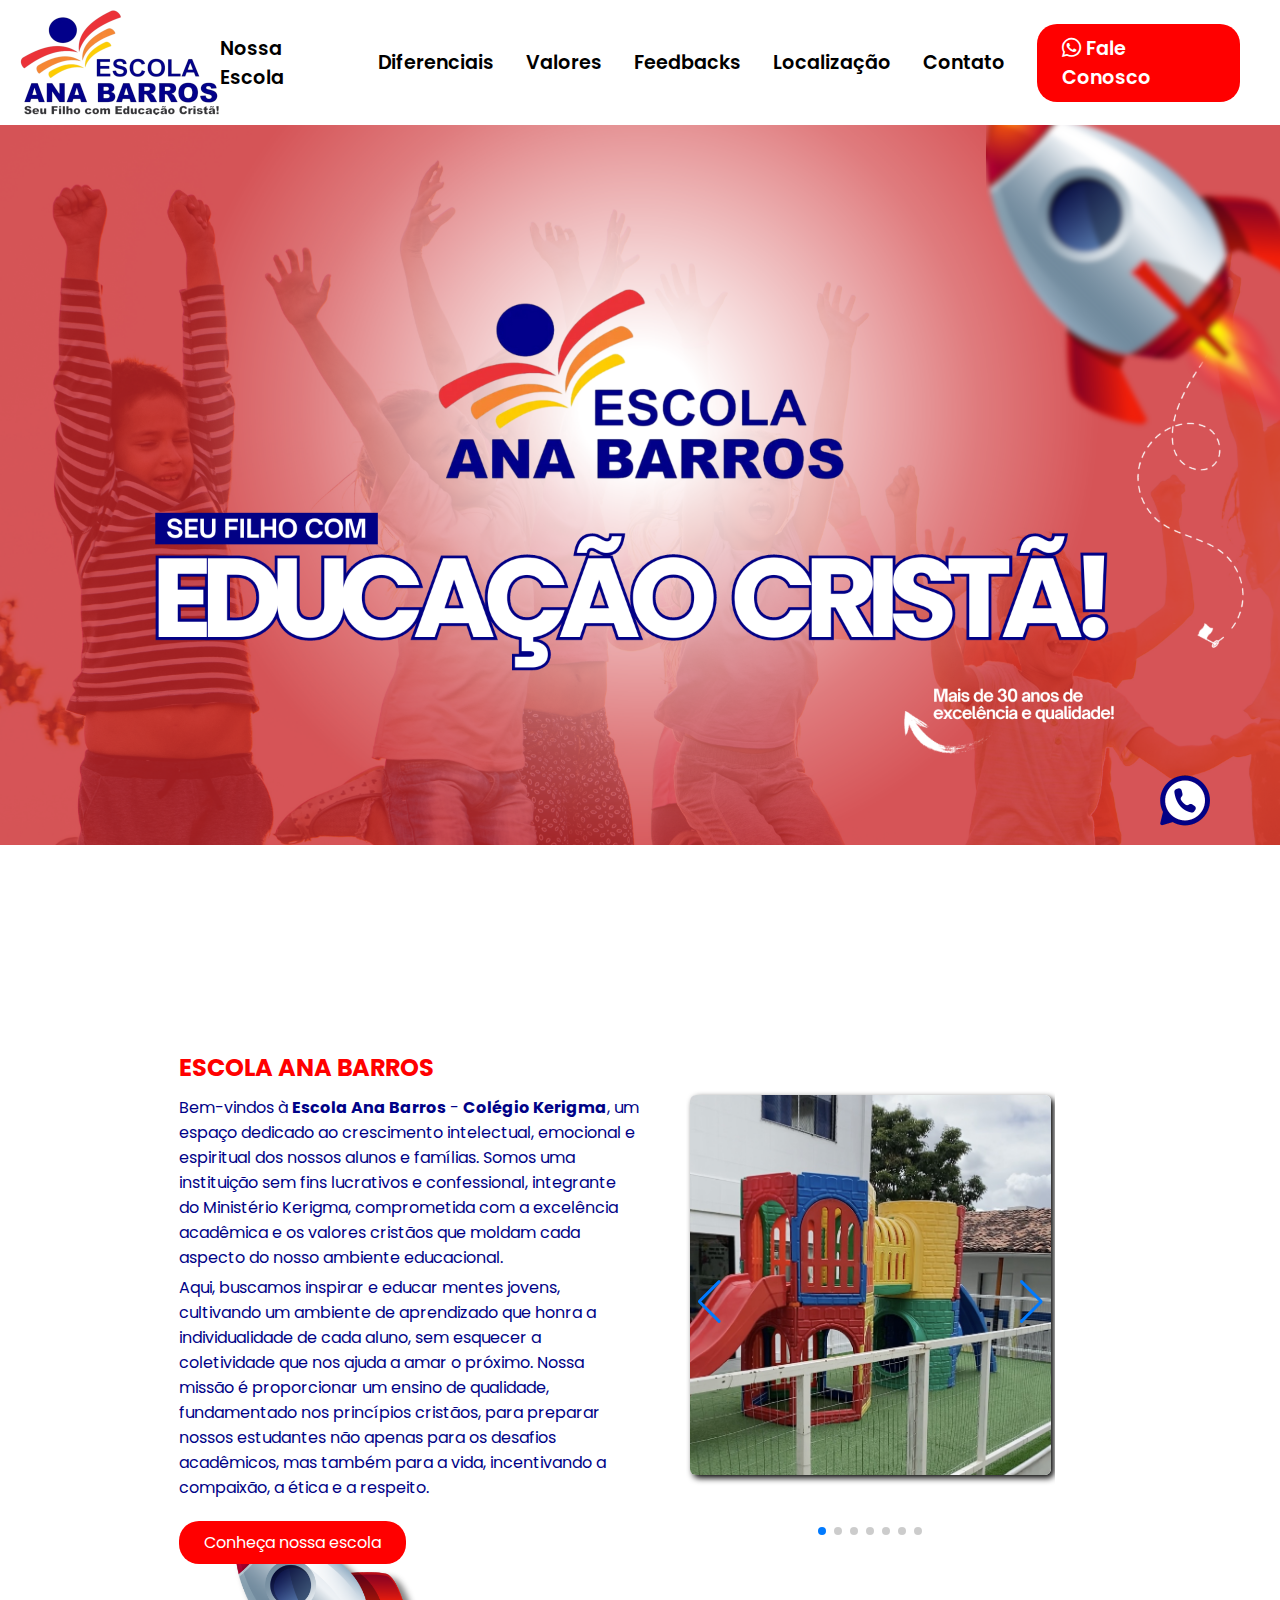
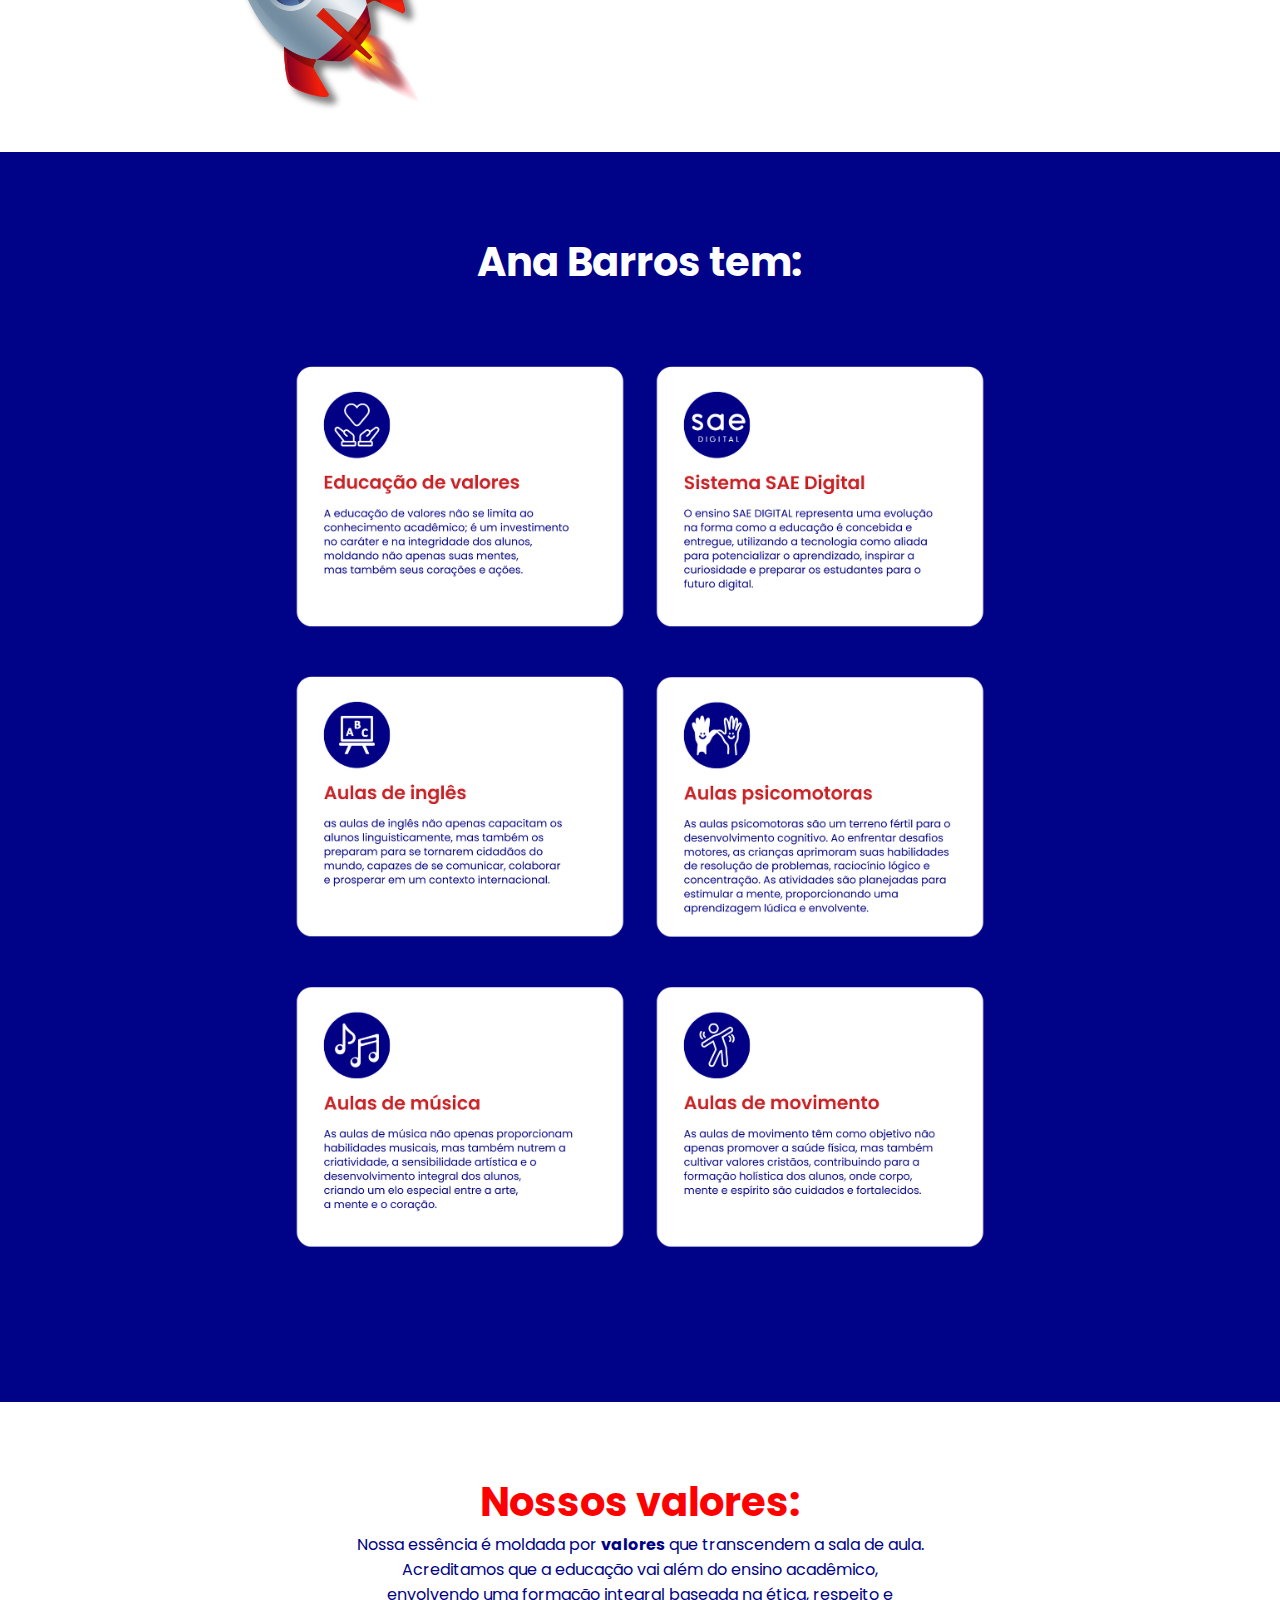
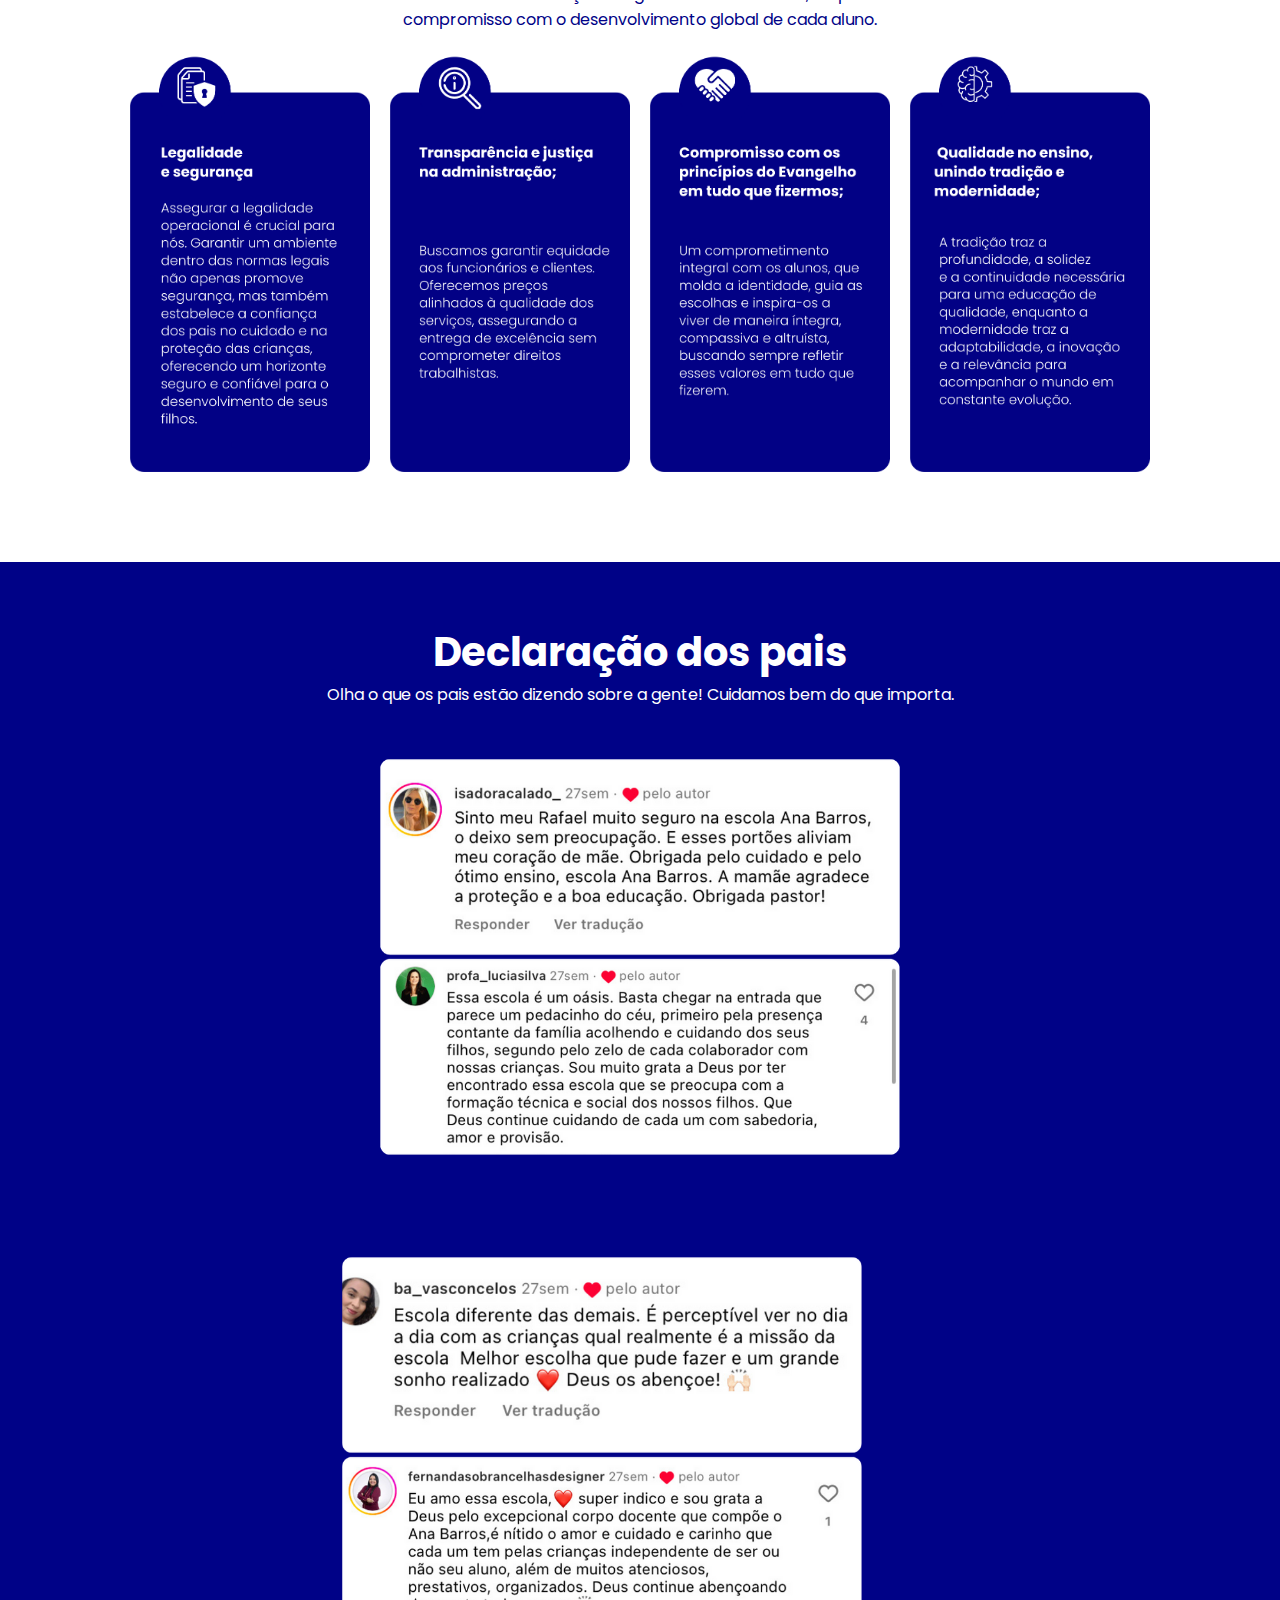
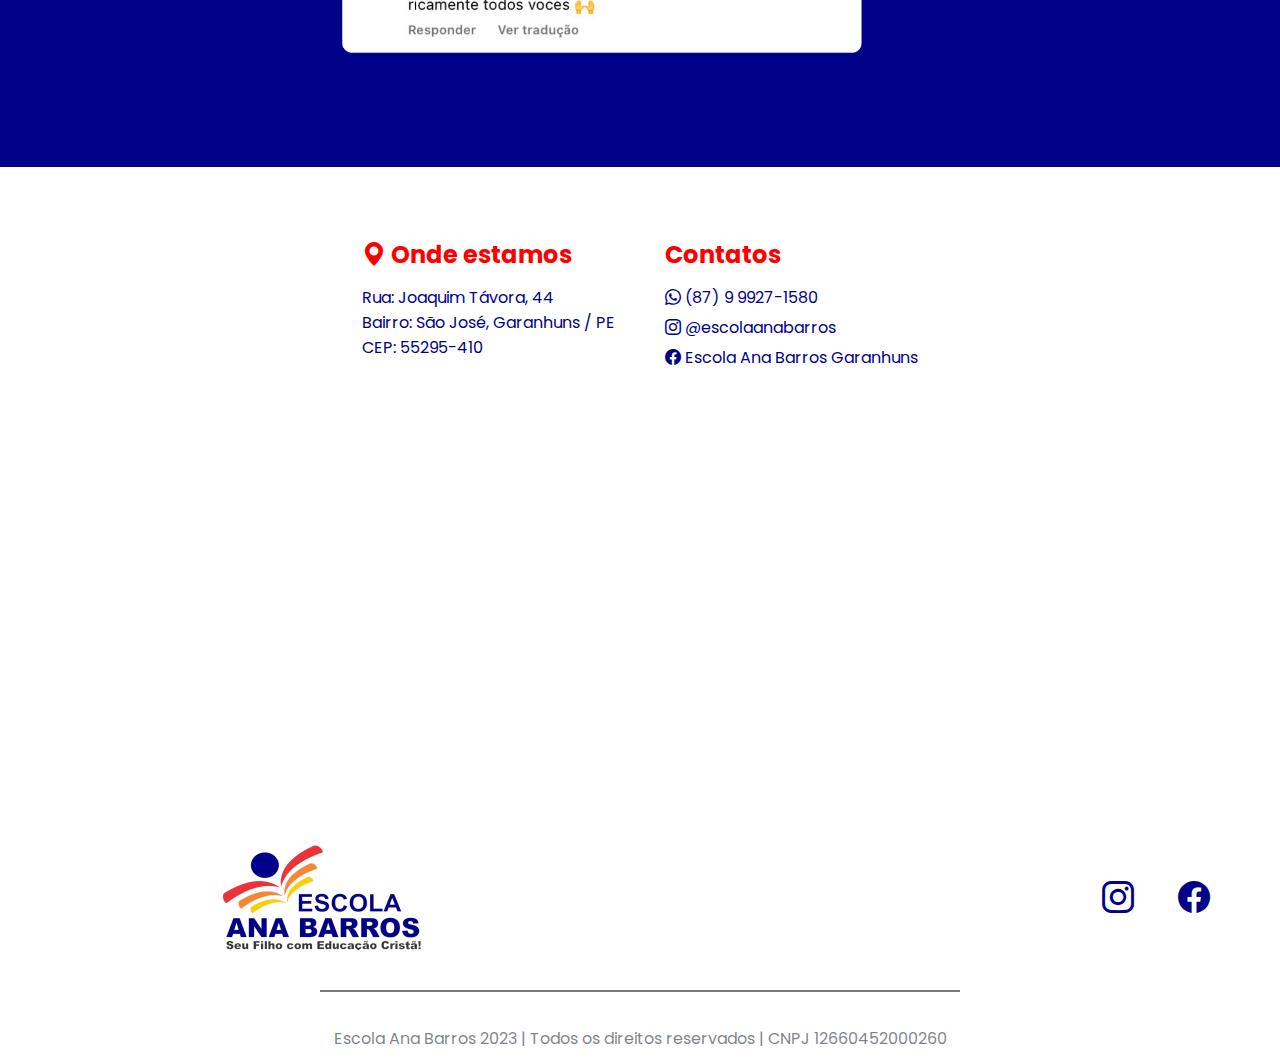
==== index.html @ 959121c7 "Initial commit" ====
<!DOCTYPE html>
<html lang="pt-br">
<head>
    <meta charset="UTF-8">
    <meta name="viewport" content="width=device-width, initial-scale=1.0">
    <link rel="shortcut icon" href="imagens/favicon.ico" type="image/x-icon">
    <link rel="stylesheet" href="styles/style.css">
    <link rel="stylesheet" href="https://cdn.jsdelivr.net/npm/bootstrap-icons@1.11.2/font/bootstrap-icons.min.css">
    <link rel="stylesheet" href="https://cdn.jsdelivr.net/npm/swiper@11/swiper-bundle.min.css" />
    <title>Escola - Home</title> <!-- Nome da escola -->
</head>
<body>
    <!--Cabeçalho -->
    <a id="flutuar" href="https://wa.me/558799271580" target="_blank"><img src="imagens/whatsapp-flutuante 1.png" alt="whatsapp"></a>
    <header>
        <img src="imagens/Ana Barros200.png" alt="">
        <div class="overlay"></div>
        <button class="burger" onclick="toggleMenu()">
            <i class="bi bi-list"></i>
            <i class="bi bi-x"></i>
        </button>
        <nav>
            <a href="#nossa-escola">Nossa Escola</a>
            <a href="#diferenciais">Diferenciais</a>
            <a href="#nossos-valores">Valores</a>
            <a href="#depoimentos">Feedbacks</a>
            <a href="#section-localizaçao">Localização</a>
            <a href="#section-localizaçao">Contato</a>
            <a id="whatsapp" href="https://wa.me/558799271580" target="_blank"><i class="bi bi-whatsapp"></i> Fale Conosco</a>
        </nav>
    </header>
    
    <!--Corpo do site-->

    <main>
        <section id="primeira-seçao">
           <img src="imagens/SEU FILHO-2.png" alt="">
        </section>

        <section id="nossa-escola">
            
            <div class="container-escola">

                <div id="text"> 
                    
                    <h2>ESCOLA ANA BARROS</h2>
                    
                    <p>Bem-vindos à <strong>Escola Ana Barros</strong>  - <strong>Colégio Kerigma</strong>,  um espaço dedicado ao crescimento intelectual, emocional e espiritual dos nossos alunos e famílias. Somos uma instituição sem fins lucrativos e confessional, integrante do Ministério Kerigma, comprometida com a excelência acadêmica e os valores cristãos que moldam cada aspecto do nosso ambiente educacional.</p>
                    <p>Aqui, buscamos inspirar e educar mentes jovens, cultivando um ambiente de aprendizado que honra a individualidade de cada aluno, sem esquecer a coletividade que nos ajuda a amar o próximo. Nossa missão é proporcionar um ensino de qualidade, fundamentado nos princípios cristãos, para preparar nossos estudantes não apenas para os desafios acadêmicos, mas também para a vida, incentivando a compaixão, a ética e a respeito.</p>
                    <br>

                    <a id="whatsapp" href="https://wa.me/558799271580" target="_blank"> Conheça nossa escola</a>
                </div>

                <div class="swiper">
                    <div class="swiper-wrapper">
                        <div class="swiper-slide">                        
                            <img class="tumb" src="imagens/WhatsApp Image4.jpeg" alt="Imagem 5">                           
                        </div>
                        <div class="swiper-slide">                        
                            <img class="tumb" src="imagens/WhatsApp Image5.jpeg" alt="Imagem 6">
                        </div> 
                        <div class="swiper-slide">
                            <img class="tumb" src="imagens/WhatsApp Image1.jpeg" alt="Imagem 1">
                        </div>
                        <div class="swiper-slide">
                            <img class="tumb" src="imagens/WhatsApp Image2.jpeg" alt="Imagem 2">
                        </div>
                        <div class="swiper-slide">    
                            <img class="tumb" src="https://1.bp.blogspot.com/-XJ00aZUnris/XipFqAWBGfI/AAAAAAABodE/Z46GiPBOwRMyincA8Jtd8p0uKzUDB6CBACEwYBhgL/s640/escola%2B7.jpg" alt="Imagem 3">                        
                        </div>
                        <div class="swiper-slide">                       
                            <img class="tumb" src="imagens/WhatsApp Image3.jpeg">                      
                        </div>
                        
                        <div class="swiper-slide">                        
                            <img class="tumb" src="https://1.bp.blogspot.com/-z0YyTTwQyWQ/XipFo_W2bjI/AAAAAAABoc4/d73KIr5glRkpryxmjJ4K4TpeSzYCyecAwCEwYBhgL/s640/escola%2B4.jpg" alt="Imagem 6">
                        </div>  
                                            
                    </div>

                    <div class="swiper-button-prev"></div>
                    <div class="swiper-button-next"></div>
                    <div class="swiper-pagination"></div>
                    
                </div>
            
            </div>
            
        </section>          
        <section id="diferenciais">
            <h2>Ana Barros tem:</h2>
            
            <div class="conteiner-diferencial">
                <div class="cards-diferencial"><img src="imagens/5.png" alt=""></div>
                <div class="cards-diferencial"><img src="imagens/4.png" alt=""></div>
                <div class="cards-diferencial"><img src="imagens/3.png" alt=""></div>
                <div class="cards-diferencial"><img src="imagens/1.png" alt=""></div>
                <div class="cards-diferencial"><img src="imagens/2.png" alt=""></div>
                <div class="cards-diferencial"><img src="imagens/6.png" alt=""></div>
            </div>
        </section>
        
        <section id="nossos-valores">
            <h2>Nossos valores:</h2>
            <p>Nossa essência é moldada por <strong>valores</strong>  que transcendem a sala de aula. Acreditamos que a educação vai além do ensino acadêmico, envolvendo uma formação integral baseada na ética, respeito e compromisso com o desenvolvimento global de cada aluno.</p>
            <div id="container-valores">
                <div class="cards-valores"><img src="imagens/valores1.png" alt=""></div>
                <div class="cards-valores"><img src="imagens/valores2.png" alt=""></div>
                <div class="cards-valores"><img src="imagens/valores3.png" alt=""></div>
                <div class="cards-valores"><img src="imagens/valores4.png" alt=""></div>
            </div>

        </section>

        <section id="depoimentos">
            <div id="container-declaração">
                <h2>Declaração dos pais</h2>
                <p>Olha o que os pais estão dizendo sobre a gente! Cuidamos bem do que importa.</p>
            </div>
            <div id="container-img-declaraçao">
                <img src="./1.png" alt="">
                <img src="./Aulas de movimento-5.png" alt="">
                
            </div>
            
        </section>
        <section id="section-localizaçao">

            <div class="container-local">

                <div class="localização">
                    <h2><i class="bi bi-geo-alt-fill"></i> Onde estamos</h2>
                    <p> Rua: Joaquim Távora, 44 <br>
                        Bairro: São José, Garanhuns / PE <br> 
                        CEP: 55295-410</p>
                </div>
                <div class="contato">
                    <h2>Contatos</h2>
                    <a href="https://wa.me/55123456789" target="_blank"><i class="bi bi-whatsapp"></i> (87) 9 9927-1580</a>
                    <a href="https://www.instagram.com/escolaanabarros/" target="_blank"><i class="bi bi-instagram"></i> @escolaanabarros</a>
                    <a href="https://www.facebook.com/escolaanabarrosgaranhuns/?locale=pt_BR" target="_blank"><i class="bi bi-facebook"></i> Escola Ana Barros Garanhuns </a>

                    
                </div>
        
            </div>
            
            <iframe src="https://www.google.com/maps/embed?pb=!1m18!1m12!1m3!1d492.7411182786695!2d-36.48929748833719!3d-8.88619847519843!2m3!1f0!2f0!3f0!3m2!1i1024!2i768!4f13.1!3m3!1m2!1s0x7070ce7c1148dc5%3A0x4f832bab4ad608cf!2sEscola%20Ana%20Barros!5e0!3m2!1spt-BR!2sbr!4v1702057250384!5m2!1spt-BR!2sbr" width="100%" height="400" style="border:0,"  loading="lazy" referrerpolicy="no-referrer-when-downgrade"></iframe>

                

        </section>
    </main>
    


    <!--Rodapé-->

    <footer>
        <div class="container-footer">
            <img src="./imagens/Ana Barros200.png" alt="">
            

            <div class="rede-social">
                <a href="https://www.instagram.com/escolaanabarros/" target="_blank"><i class="bi bi-instagram"></i></a>
                <a href="https://www.facebook.com/escolaanabarrosgaranhunsoficial/" target="_blank"><i class="bi bi-facebook"></i></a></a>
            </div>
        </div>
        <div id="linha-footer"></div>
        <p>Escola Ana Barros 2023 | Todos os direitos reservados | CNPJ 12660452000260  </p>
        
    </footer>



    <script src="https://cdn.jsdelivr.net/npm/swiper@11/swiper-bundle.min.js"></script>
    <script type="text/javascript">
        //Menu Hamburguer
        const toggleMenu=()=>
            document.body.classList.toggle("open")

       //Carrosel
       const swiper = new Swiper('.swiper', {
        cssMode: true,
        direction: 'horizontal',
        loop: true,
  
    // If we need pagination
    pagination: {
      el: '.swiper-pagination',
    },
  
    // Navigation arrows
    navigation: {
      nextEl: '.swiper-button-next',
      prevEl: '.swiper-button-prev',
    },

    keyboard: true,
  });
                
    </script>
</body>
</html>
---- styles/style.css ----
@import url('https://fonts.googleapis.com/css2?family=Poppins:wght@400;600;800&display=swap');


*{
    padding: 0;
    margin: 0;
    box-sizing: border-box;
    font-family: 'poppins';
}
html {
    scroll-behavior: smooth;
  }
video{
    width: 200px;
    height: 300px;
}
a{
    text-decoration: none;
    color: #000000;
}

video{
    width: 600px;
    height: 300px;
}
/* Cabeçalho */
#flutuar{
    position: fixed;
    z-index: 2;
    right: 20px;
    bottom: 30px;
}

header{
    width: 100%;
    display: flex;
    justify-content: space-between;
    padding: 10px 40px 10px 20px;
    align-items: center;
    color: black;   
    background-color: #fff;
   
}

.burger{
    display: none;
}

header nav{
    display: flex;
    align-items: center;
    gap: 32px;
}
nav a{
    font-size: 1.2rem;
    text-decoration: none;
    font-weight: 600;
    color: black;
}

#whatsapp{
    background: red;
    border-radius: 20px;
    padding: 10px 25px;
    color: white;
    
}
/* FIM DO CABEÇALHO */



/* Corpo principal */


/* PRIMEIRA SEÇÃO - ESCOLA E GALERIA */

#nossa-escola{
    background-image: url(../imagens/SEUFILHO.png);
    background-size: cover;
    display: flex;
    gap: 40px;
    width: 90%;
    justify-content: center;
    align-items: center;
    color: black;
    margin: 0 auto;
    height: 100vh;
}

.container-escola{
    display: flex;
    width: 80%;
}

.tumb{
    width: 540px;
    height: 380px;
}

#text{
    width: 50%;
}

#text h2{
    color:red;
    padding-bottom: 10px;
}

#text p{
    color:#000287;
    padding-bottom: 5px;   
}

#primeira-seçao img{
    width: 100%;
    height: auto;
}

#primeira-seçao h2{
    z-index: 1;
    font-size: 1.5em;
}

/* GALERIA */

.swiper {
    width: 40%;
    margin: 5px;
}

.swiper-slide img{
    border-radius: 6px;
    box-shadow: 3px 3px 6px black;
    max-width: 98%;
    margin: 40px auto ;
}

.swiper-slide{
    text-align: center;
}

/* DIFERENCIAL */

#diferenciais{
    padding: 80px 0;
    color: #fff;
    background-color: #000287;
    display: flex;
    align-items: center;
    justify-content: center;
    flex-direction: column;
}
#diferenciais h2{
    font-size: 40px;
}
.conteiner-diferencial{
    padding: 80px 0;
    width: 60%;
    display: flex;
    flex-wrap: wrap;
    gap: 60px;
    justify-content: center;
    align-items: center;
}

.cards-diferencial{
    width: 300px;
    height: 250px;
    background-color: #f3f3f7;
    border-radius: 10px;
}

.cards-diferencial img{
    scale: 1.3;
    width: 100%;
}

/* VALORES */

#nossos-valores{
    display: flex;
    flex-direction: column;
    align-items: center;
    text-align: center;
    padding: 70px;
}

#nossos-valores h2{
    color: red;
    font-size: 40px;
}

#nossos-valores p{
    color: #000287;
    width: 50%;
    text-align: center;
}

#container-valores{
    display: flex;
    gap: 10px;
    justify-content: center;
    align-items: center;
}

.cards-valores{
    margin: 30px 0;
    width: 250px;
    height: 400px;
    border-radius: 6px;
}

.cards-valores img{
    width: 100%;
    scale:1.2;
}

/* Depoimentos */

#depoimentos{
    padding: 60px;
    display: flex;
    flex-direction: column;
    background-color: #000287;
    text-align: center;
}

#depoimentos h2{
    font-size: 40px;
    color: #fff;
}
#depoimentos p{
    color: #fff;
}

#container-img-declaraçao{
    display: flex;
    flex-wrap: wrap;
    align-items: center;
    justify-content: center;
}

#container-img-declaraçao img{
    width: 600px;
}





/* LOCALIZAÇÃO */

#section-localizaçao{  
    padding-top: 40px;
    display: flex;
    flex-direction: column; 
    align-items: center;
    justify-content: center;
    gap: 5px;
}


.container-local{
    display: flex;
    flex-wrap: wrap;
    align-items: start;
    justify-content: center;
    max-width: 700px;
    min-width: 400px;
    gap: 50px;
    margin: 30px;
}
.contato h2,
 .localização h2{
    margin-bottom: 8px;
    color: red;
}
.contato a,
 .localização p{ 
    color: #000287;
}
.contato, .localização{
    display: flex;
    flex-direction: column;
    gap: 5px;
}


/* Rodapé */

footer{
    width: 100%;
    display: flex;
    align-items: center;
    flex-direction: column;
    justify-content: space-between;
    background-color: #fff;
    text-align: center;
}

#linha-footer{
    border-top: 2px solid rgba(0, 0, 0, 0.521);
    width: 50%;
    margin-bottom: 24px;
}

.container-footer{
    width: 100%;
    display: flex;
    justify-content: end;
    align-items: center;
    padding: 40px 50px;
    gap: 660px;
}
.container-footer nav a{
    border-bottom: 1px solid transparent;
    
}
.container-footer nav a:hover{
    border-bottom: 1px solid black;
    transition: 0.8s;
}

.rede-social{
    display: flex;
    gap: 4px;
    font-size: xx-large;
}


.rede-social .bi-instagram{
    color: #000287;
    background: transparent;
    padding: 13px 20px;
    border-radius: 80px;
}
.rede-social .bi-instagram:hover{
    background:linear-gradient(45deg, #405de6, #5851db, #833ab4, #c13584, #e1306c, #fd1d1d);
    color: #fff;
}

.rede-social .bi-facebook{
    color: #000287;
    background: transparent;
    padding: 13px 20px;
    border-radius: 80px;
}
.rede-social .bi-facebook:hover{
    background:#3b5998;
    color: #fff;
}



footer p{
    padding: 10px;
    color: #272e3c9a;
}









@media screen and (max-width: 1000px) {
    header{
        flex-wrap: wrap;
        justify-content: center;
        gap: 20px;
    }
    #fotos{
        display: grid;
        grid-template-columns: repeat(2, 1fr);
    }
    #nossa-escola{
        flex-wrap: wrap-reverse;
    }
    #nossa-escola img{
        width: 370px;
    }
    .container-footer{
       flex-direction: column; 
       gap: 40px;
    }

}

@media screen and (max-width: 825px) {
    header{
        justify-content: end;
    }
    .burger{
        z-index: 3;
        position: relative;
        top: 0;
        right: 40px;
        display: grid;
        place-items: center;
        padding: 0;
        width: 82px;
        height: 75px;
        font-size: 30px;        
        background-color: transparent;
        border: 0;
        cursor: pointer;
    }
    
    .burger i:last-child{
        display: none;
    }
    
    body.open .burger i:first-child{
        display: none;
    }
    
    body.open .burger i:last-child{
        display: block;
        position: fixed;
    }
    
    .overlay{
        position: fixed;
        z-index: 2;
        top: 0;
        left: 0;
        bottom: 0;
        right: 0;
        background: transparent;
        visibility: hidden;
        opacity: 0;
        backdrop-filter: blur(6px);
        transition: 0.3;
    }
    
    body.open .overlay{
        visibility: visible;
        opacity: 1;
    }
    
    header nav{
        display: flex;
        flex-direction: column;
        position: fixed;
        z-index: 2;
        background: #272e3c;
        top: 0;
        right: 0;
        width: 75%;
        height: 100%;
        padding: 150px 20px;
        translate: 100% 0;
        transition: 0.3s;
    
    }
    
    body.open nav{
        translate: 0;
    }
    
    header nav a{
        display: flex;
        justify-content: center;
        align-items: center;
        height: 50px;
        color: #fff;
        text-decoration: none;
    }

    #fotos{
        display: flex;
        width: 100vw;
        overflow-x: scroll;
        scrollbar-width: none;
    }

    .thumbnail{
        width: 80%;
        height: auto;
    }

    
}
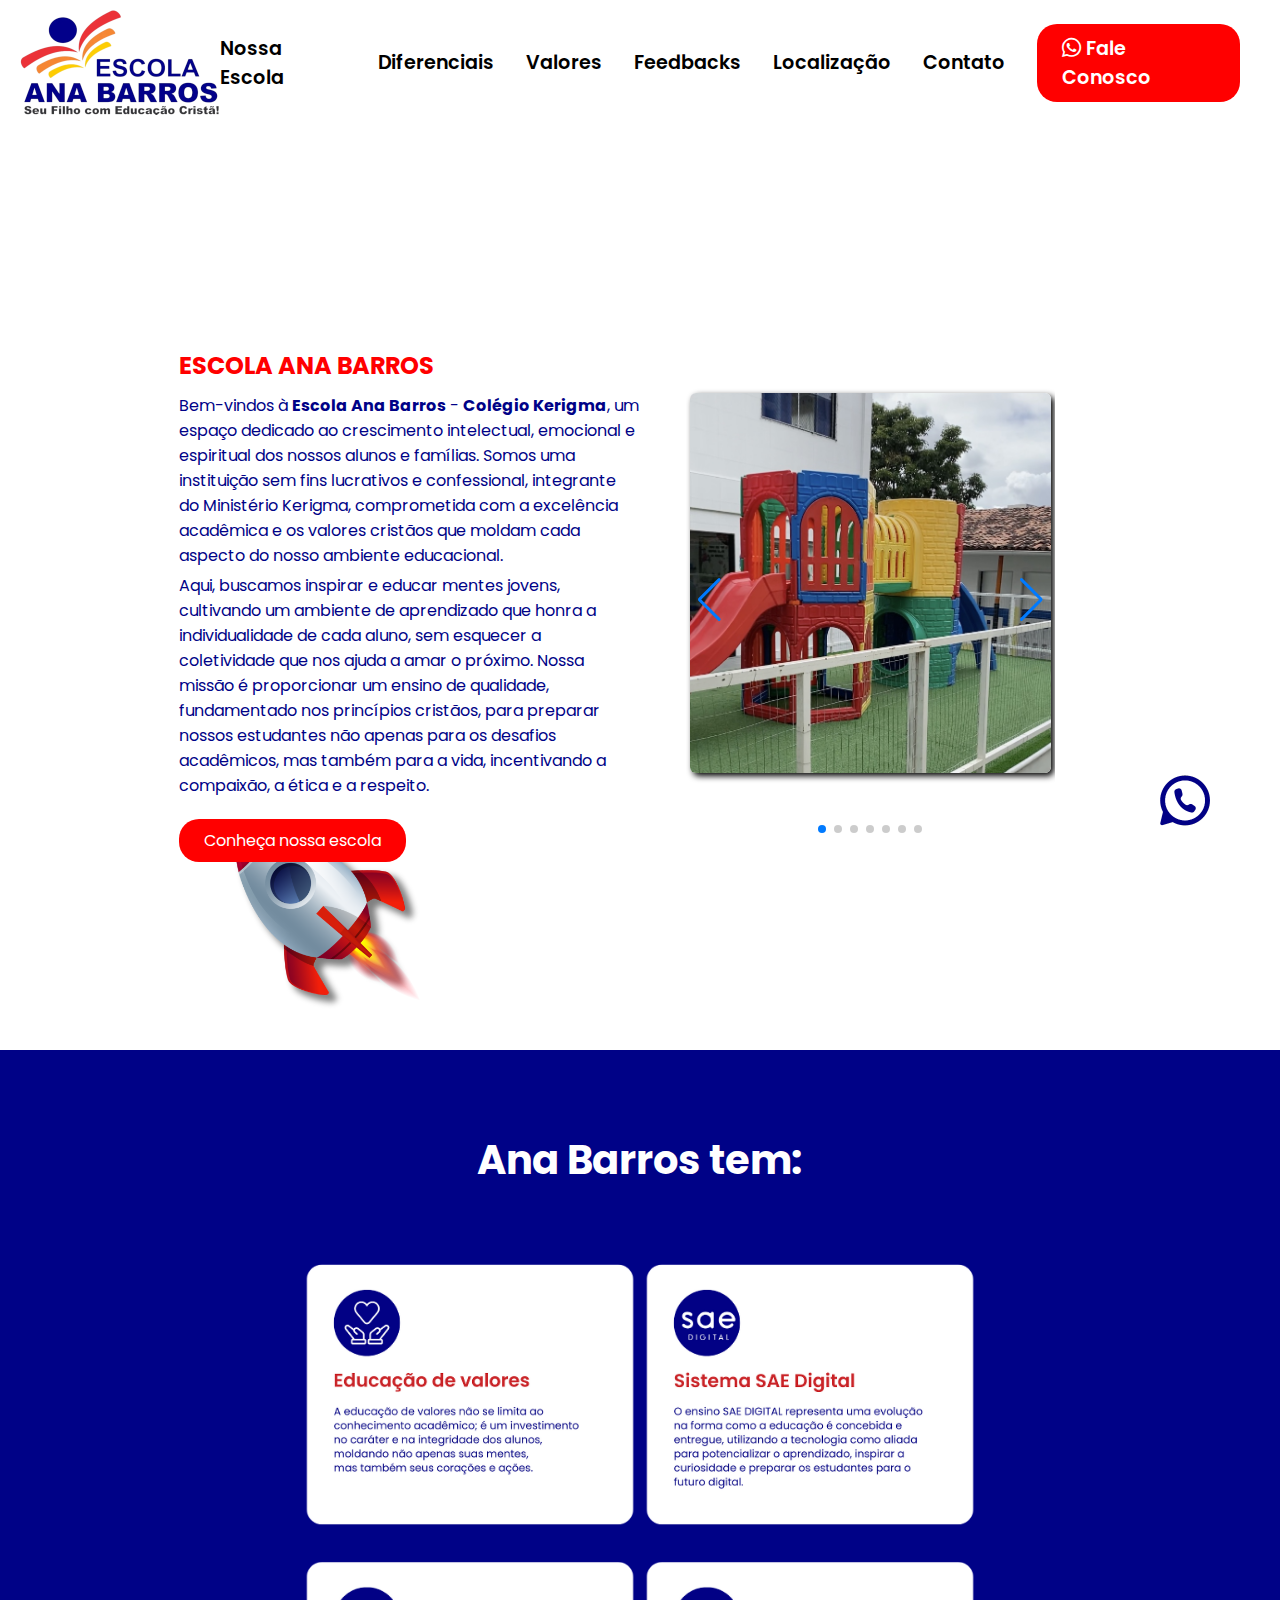
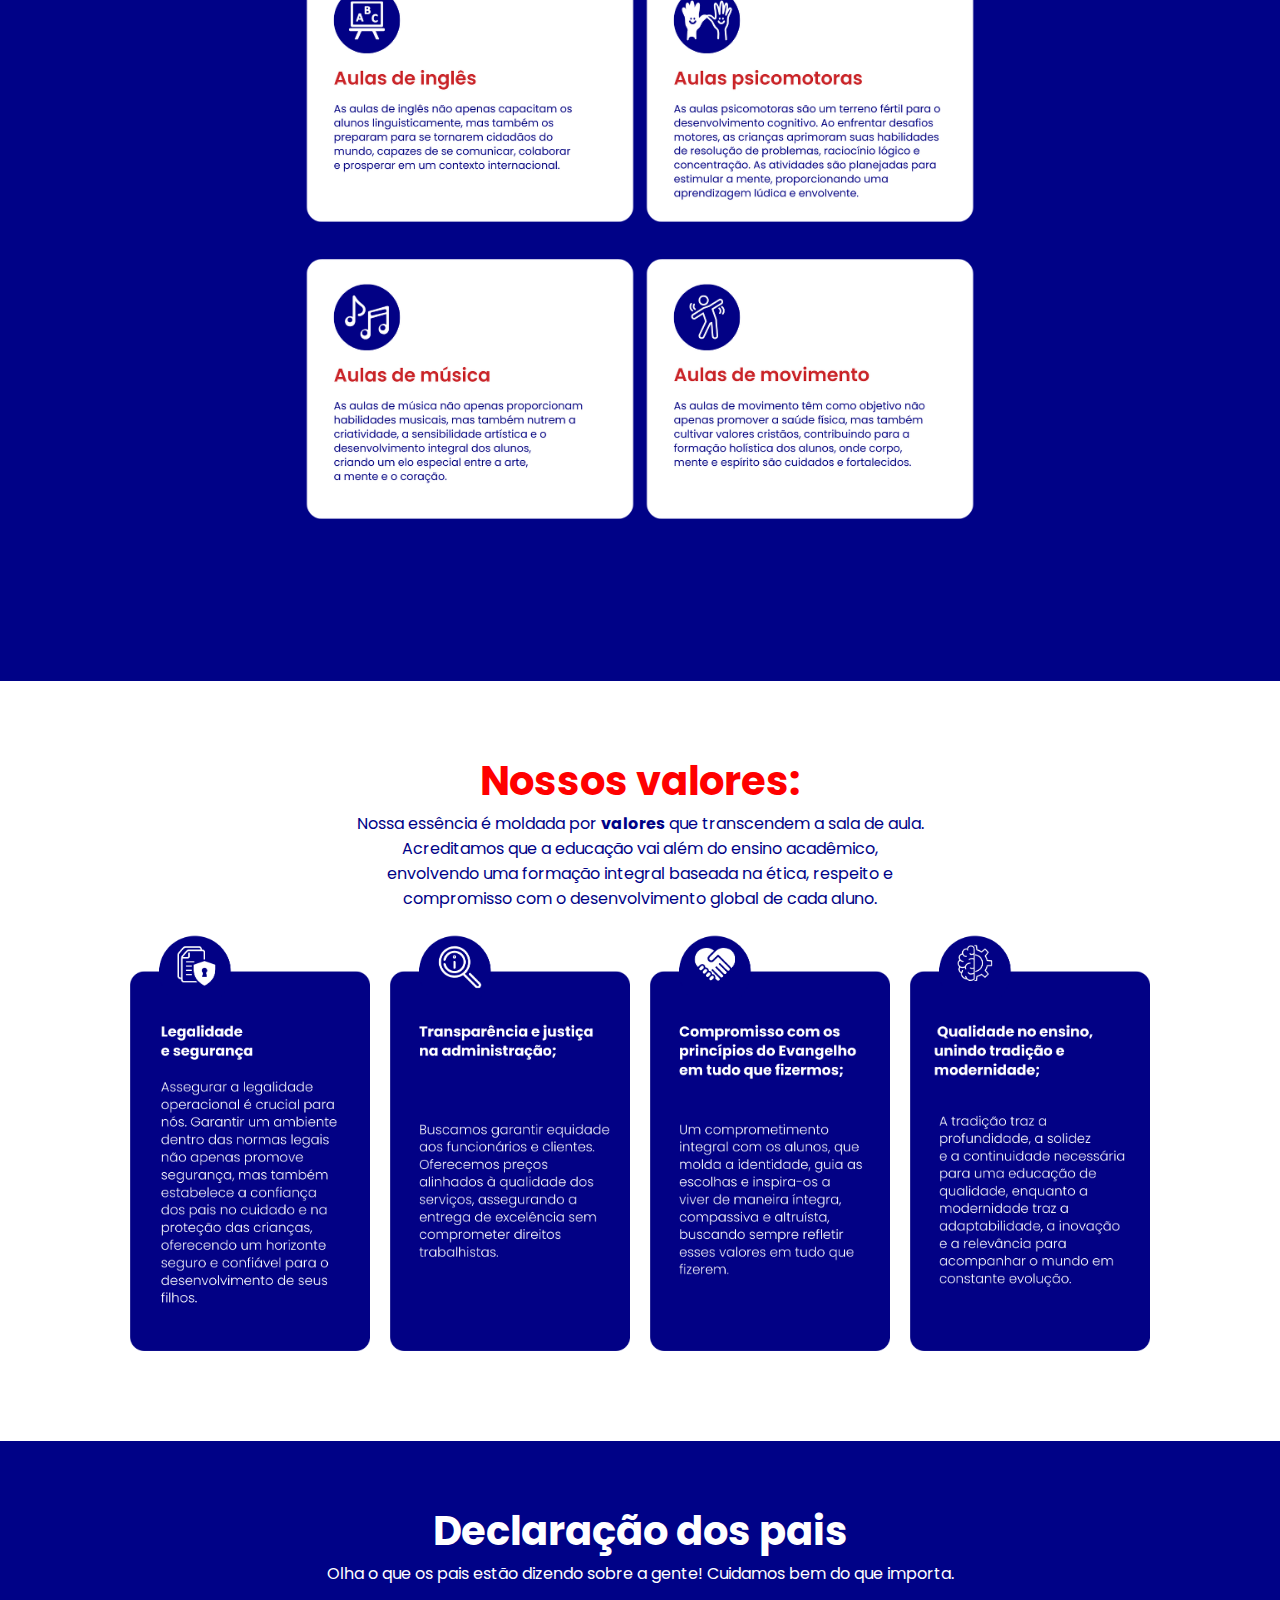
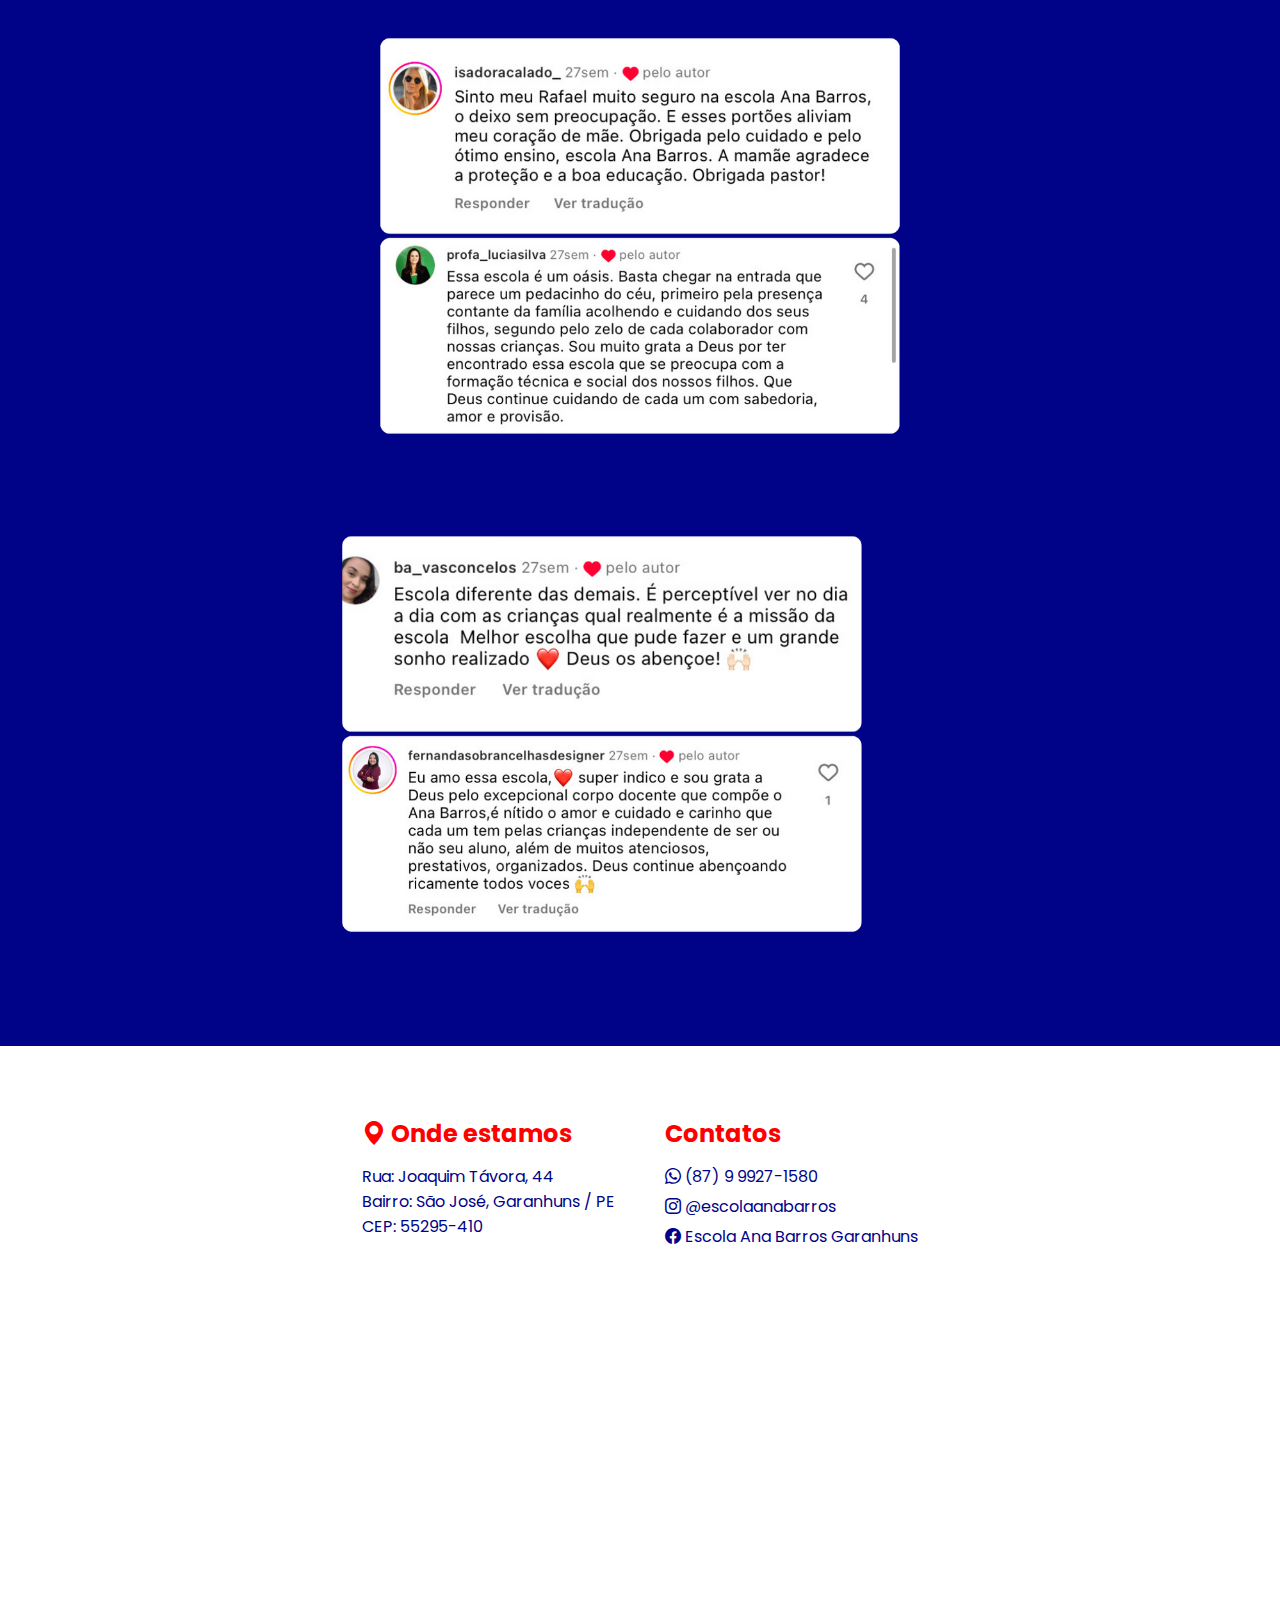
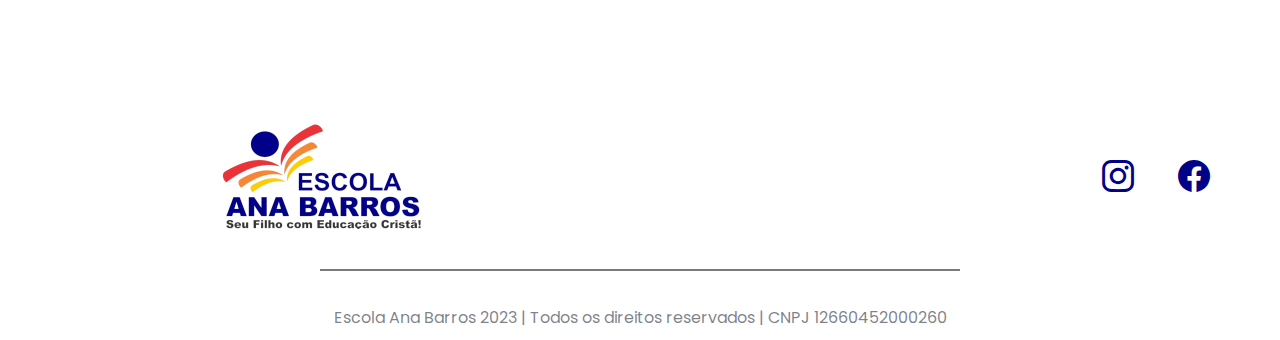
==== commit 69f0ba94: "Troca de imagens" ====
--- a/index.html
+++ b/index.html
@@ -34,7 +34,7 @@
 
     <main>
         <section id="primeira-seçao">
-           <img src="imagens/SEU FILHO-2.png" alt="">
+           <img src="imagens/template inicio.png" alt="">
         </section>
 
         <section id="nossa-escola">
@@ -94,7 +94,7 @@
             <div class="conteiner-diferencial">
                 <div class="cards-diferencial"><img src="imagens/5.png" alt=""></div>
                 <div class="cards-diferencial"><img src="imagens/4.png" alt=""></div>
-                <div class="cards-diferencial"><img src="imagens/3.png" alt=""></div>
+                <div class="cards-diferencial"><img src="imagens/aulas de ingles.png" alt=""></div>
                 <div class="cards-diferencial"><img src="imagens/1.png" alt=""></div>
                 <div class="cards-diferencial"><img src="imagens/2.png" alt=""></div>
                 <div class="cards-diferencial"><img src="imagens/6.png" alt=""></div>
--- a/styles/style.css
+++ b/styles/style.css
@@ -158,16 +158,13 @@
     width: 60%;
     display: flex;
     flex-wrap: wrap;
-    gap: 60px;
+    gap: 40px;
     justify-content: center;
     align-items: center;
 }
 
 .cards-diferencial{
     width: 300px;
-    height: 250px;
-    background-color: #f3f3f7;
-    border-radius: 10px;
 }
 
 .cards-diferencial img{
@@ -359,12 +356,6 @@
 
 
 
-
-
-
-
-
-
 @media screen and (max-width: 1000px) {
     header{
         flex-wrap: wrap;
@@ -374,6 +365,9 @@
     #fotos{
         display: grid;
         grid-template-columns: repeat(2, 1fr);
+    }
+    #container-escola{
+        flex-direction: column;
     }
     #nossa-escola{
         flex-wrap: wrap-reverse;
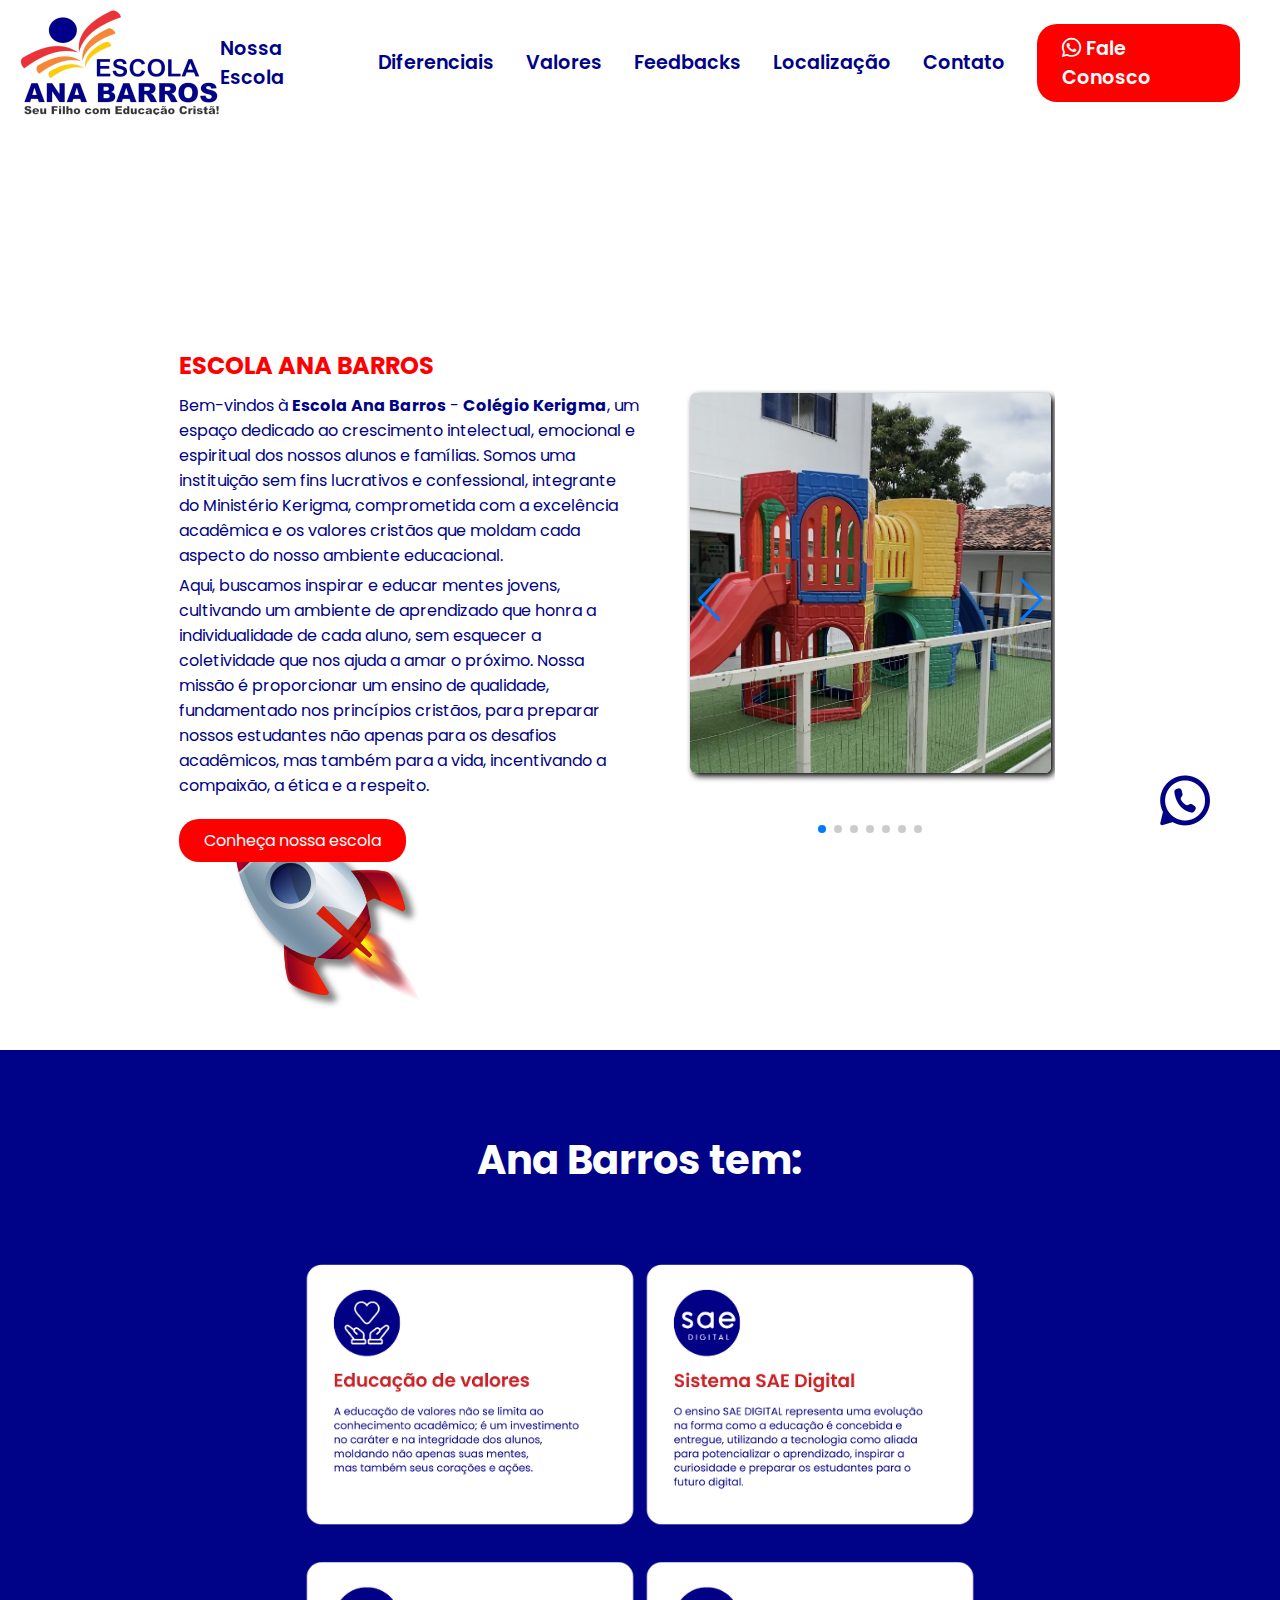
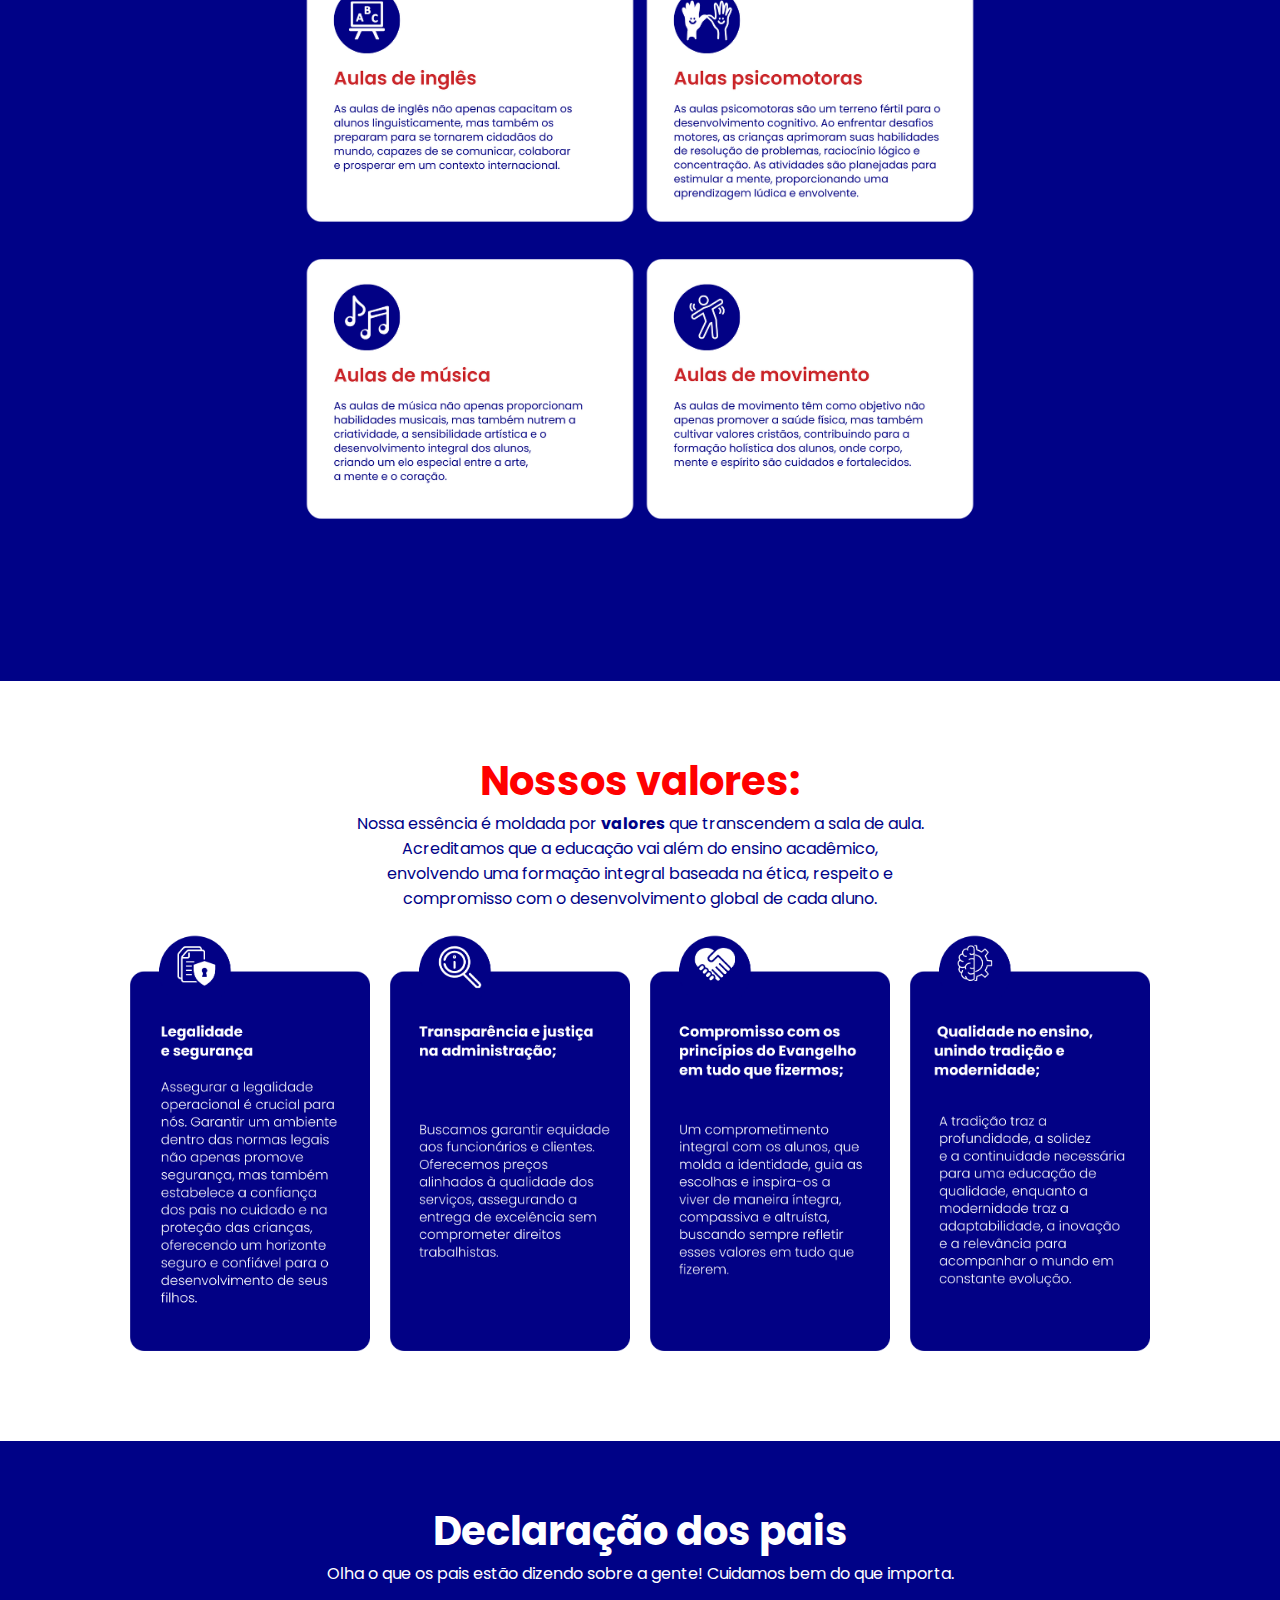
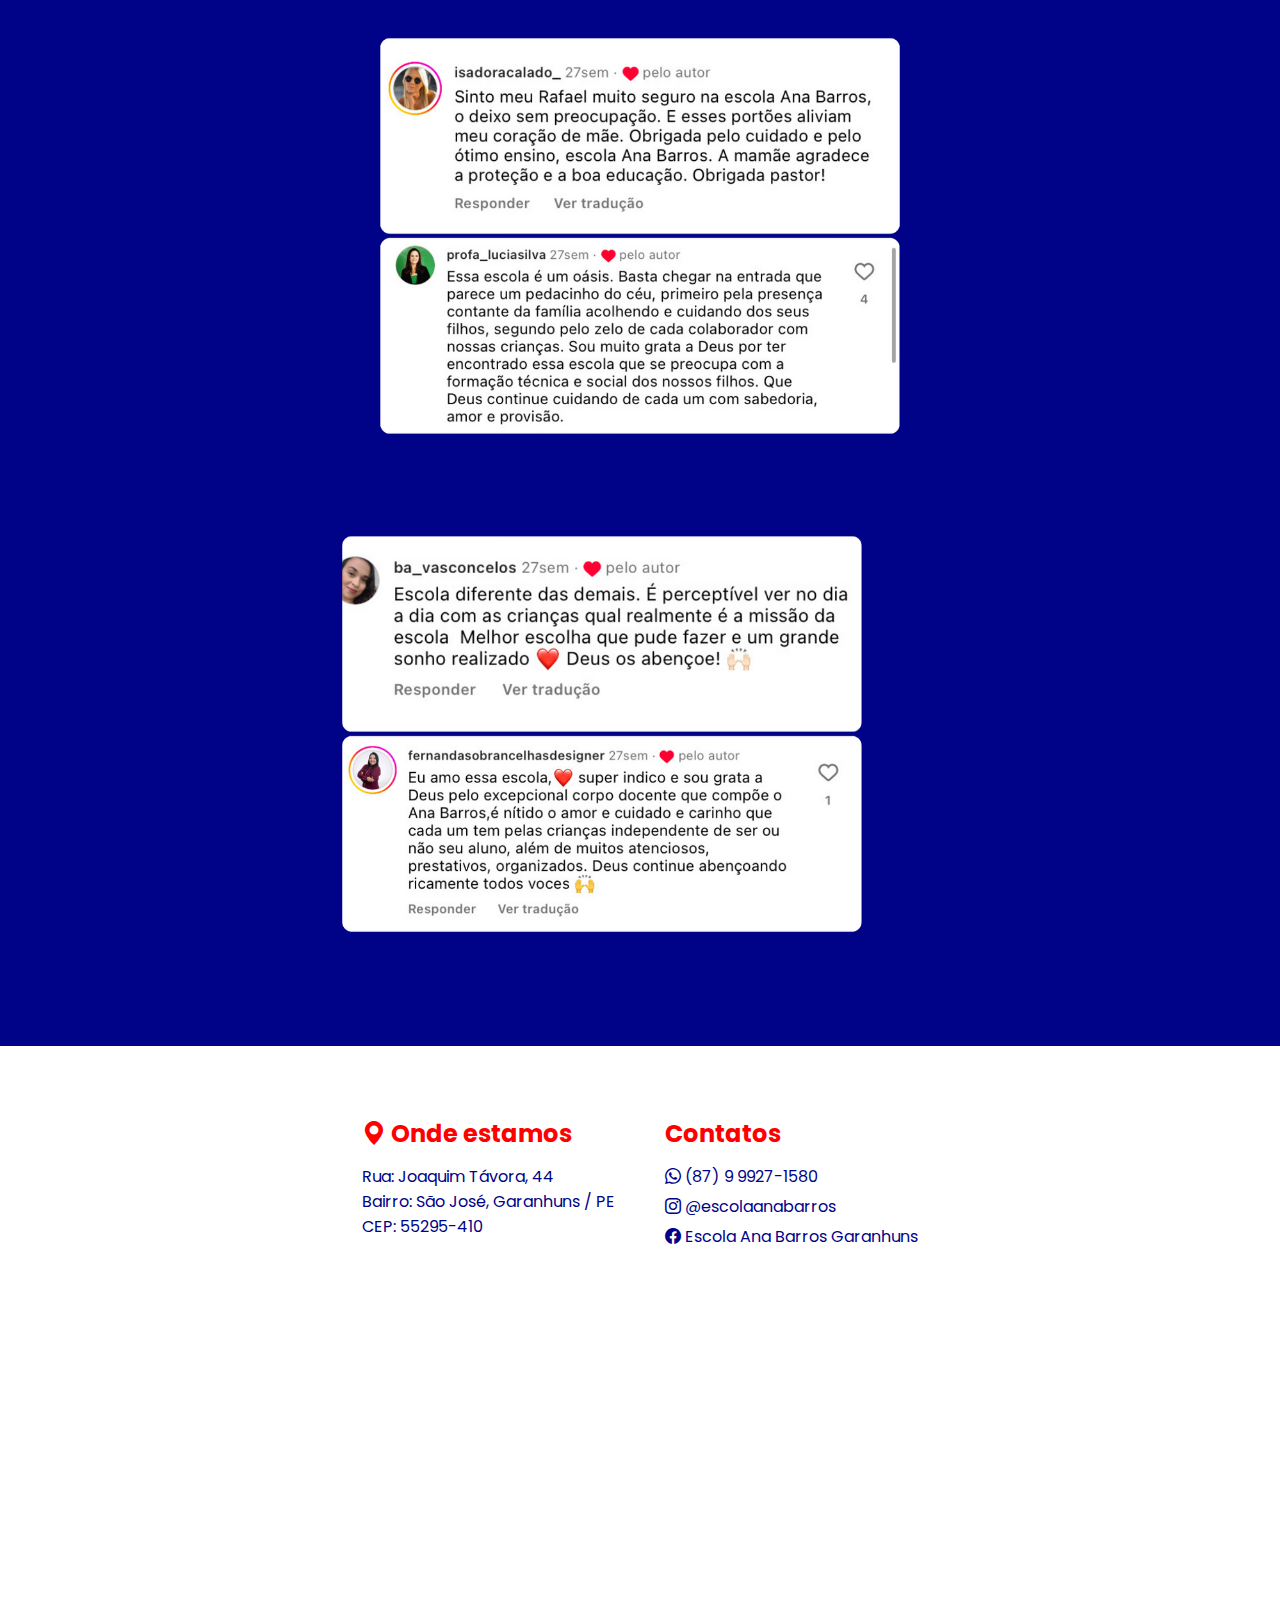
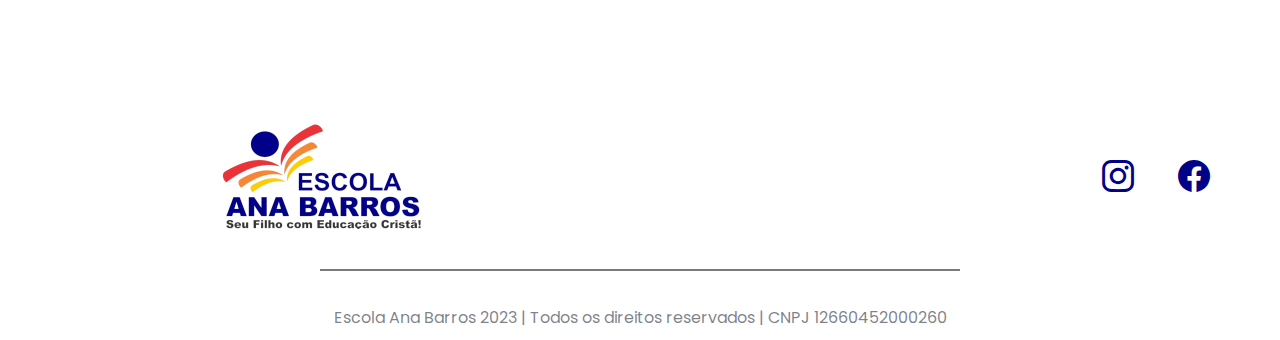
==== commit 7d80d529: "Troca do whatsapp" ====
--- a/index.html
+++ b/index.html
@@ -137,7 +137,7 @@
                 </div>
                 <div class="contato">
                     <h2>Contatos</h2>
-                    <a href="https://wa.me/55123456789" target="_blank"><i class="bi bi-whatsapp"></i> (87) 9 9927-1580</a>
+                    <a href="https://wa.me/558799271580" target="_blank"><i class="bi bi-whatsapp"></i> (87) 9 9927-1580</a>
                     <a href="https://www.instagram.com/escolaanabarros/" target="_blank"><i class="bi bi-instagram"></i> @escolaanabarros</a>
                     <a href="https://www.facebook.com/escolaanabarrosgaranhuns/?locale=pt_BR" target="_blank"><i class="bi bi-facebook"></i> Escola Ana Barros Garanhuns </a>
 
--- a/styles/style.css
+++ b/styles/style.css
@@ -16,7 +16,7 @@
 }
 a{
     text-decoration: none;
-    color: #000000;
+    color: #000287;
 }
 
 video{
@@ -55,7 +55,6 @@
     font-size: 1.2rem;
     text-decoration: none;
     font-weight: 600;
-    color: black;
 }
 
 #whatsapp{
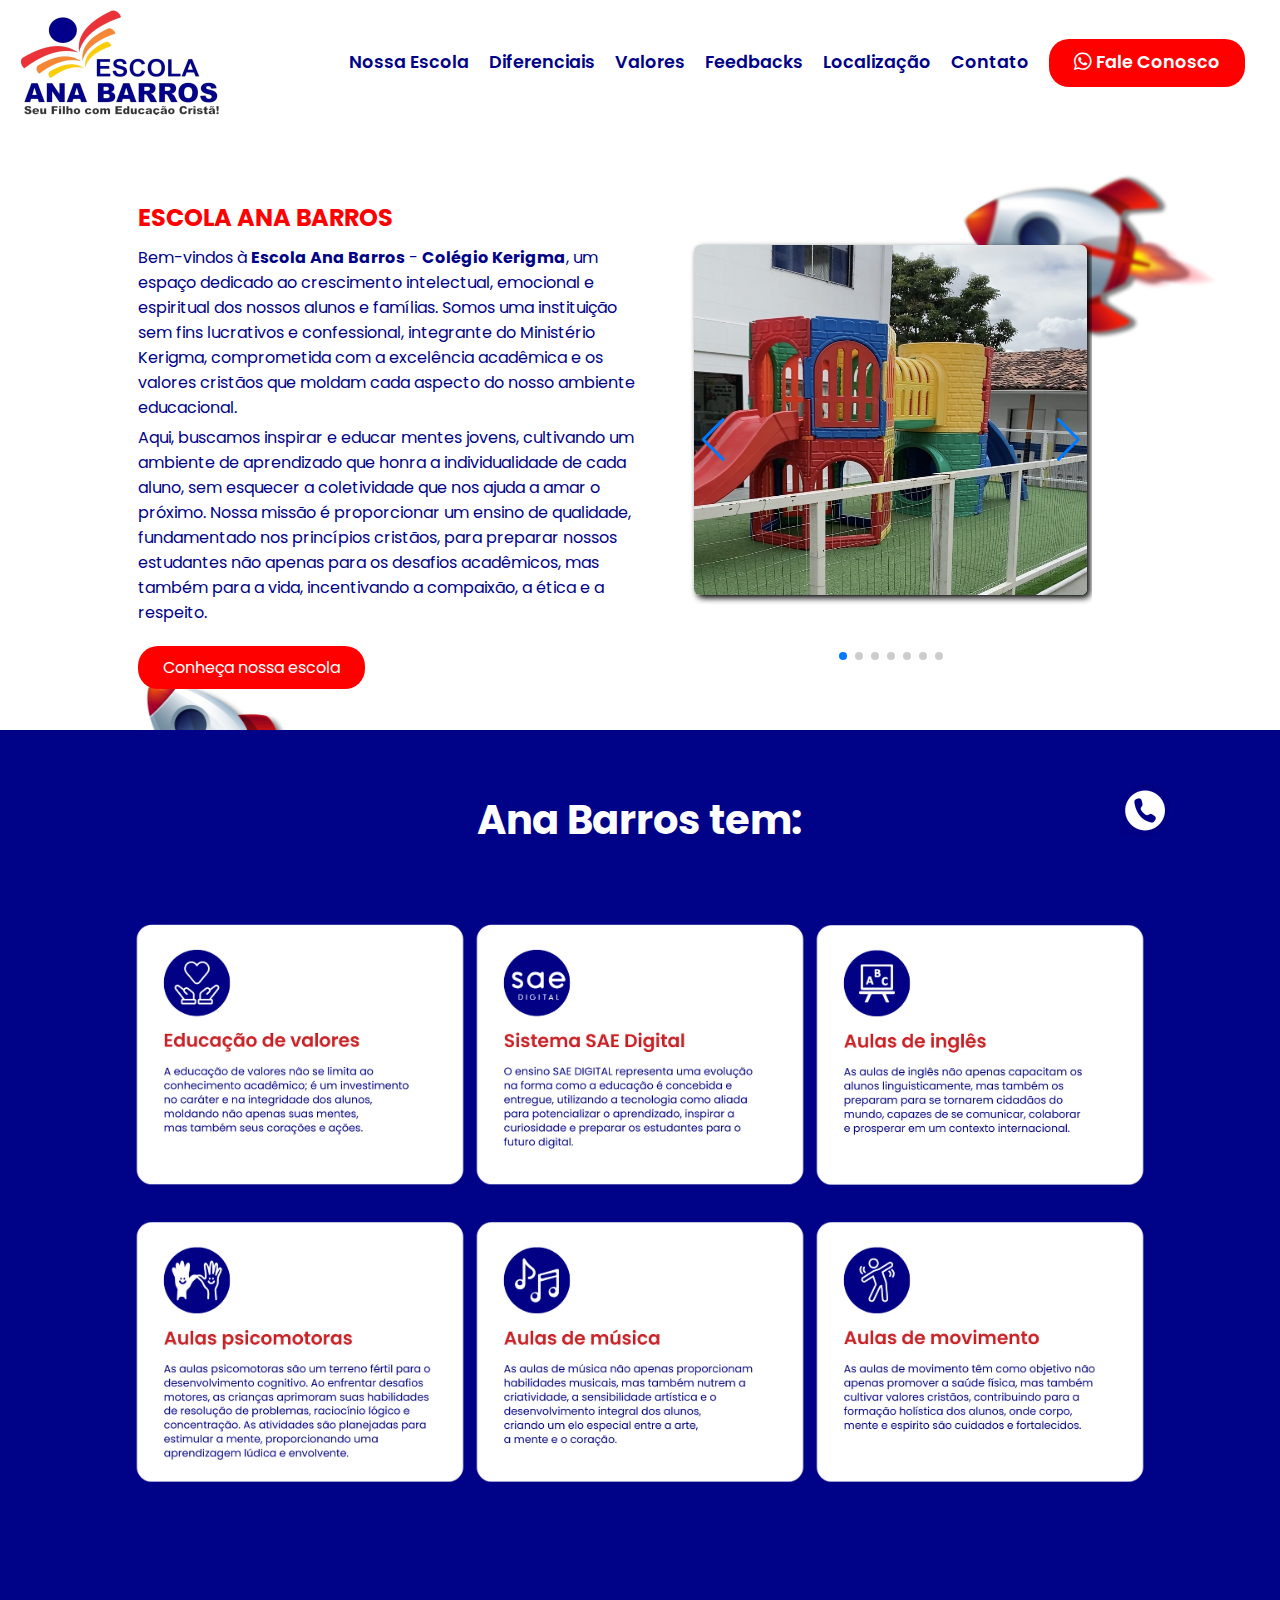
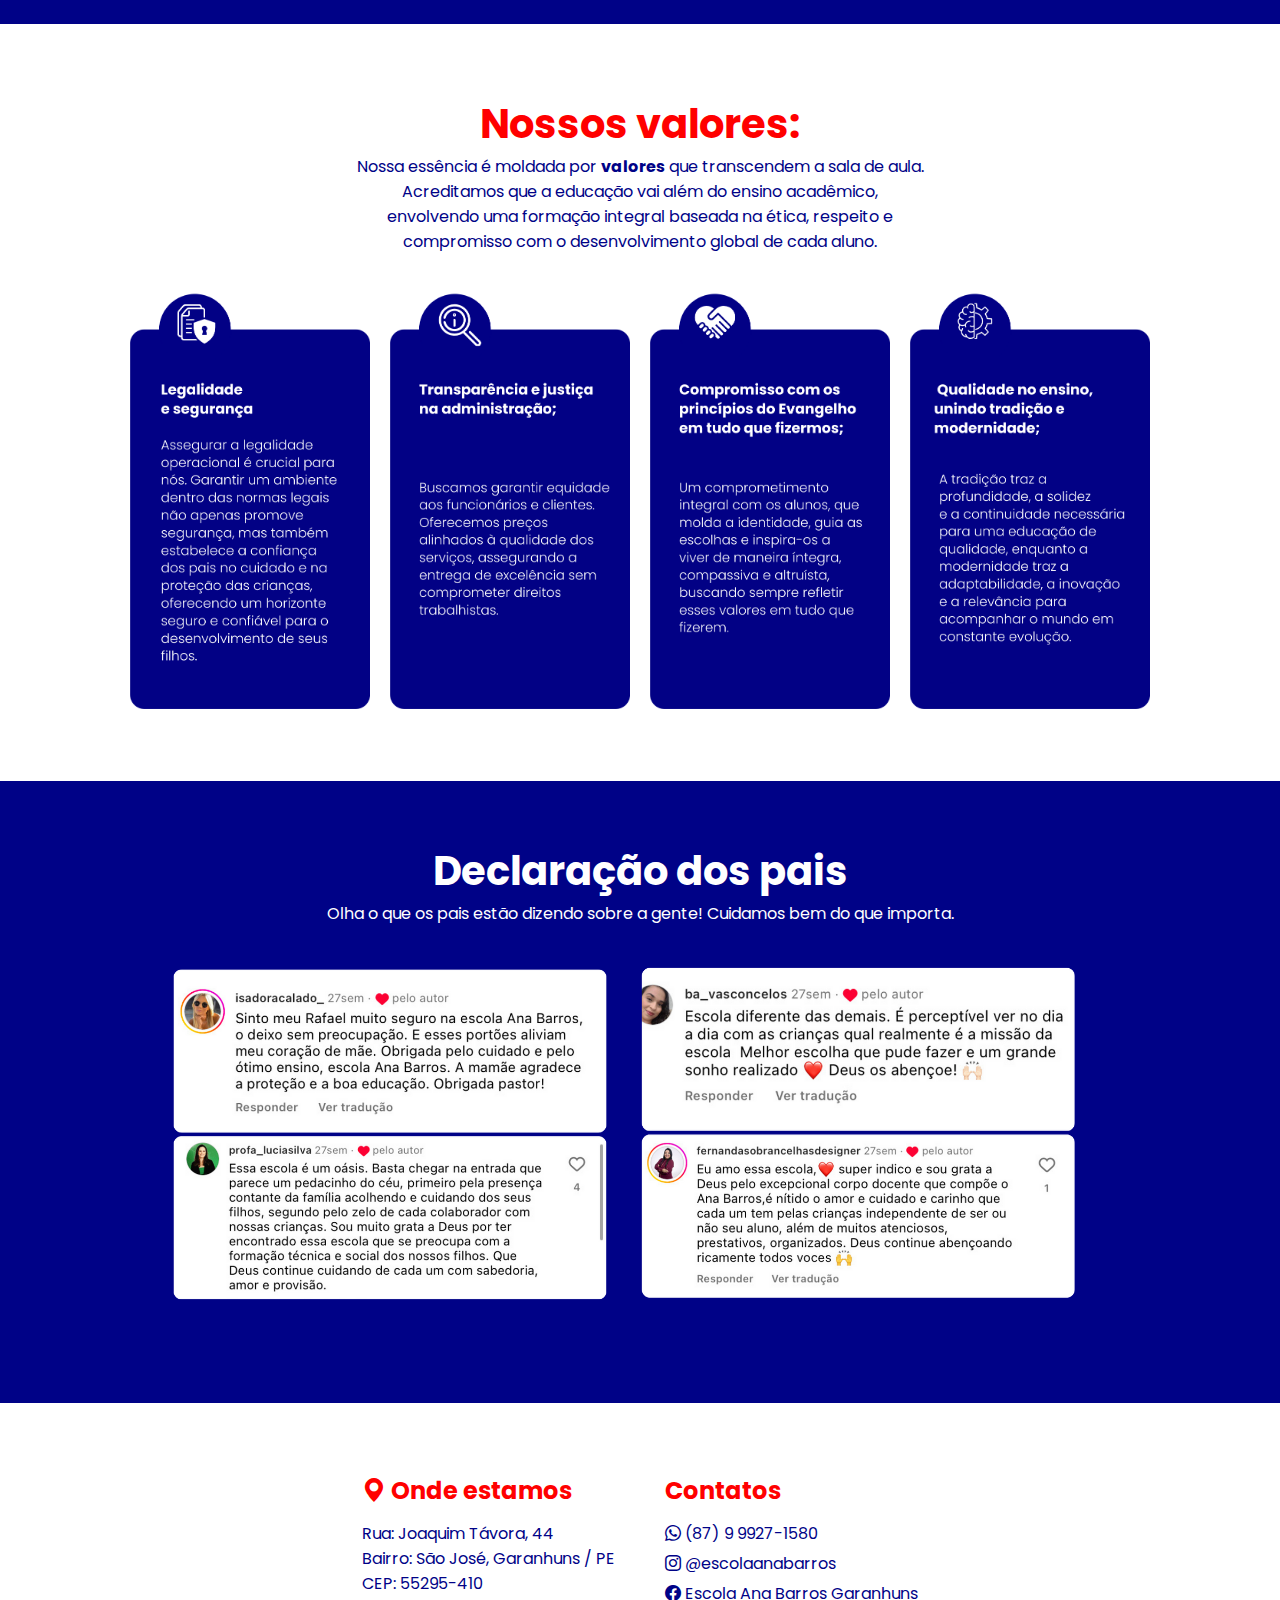
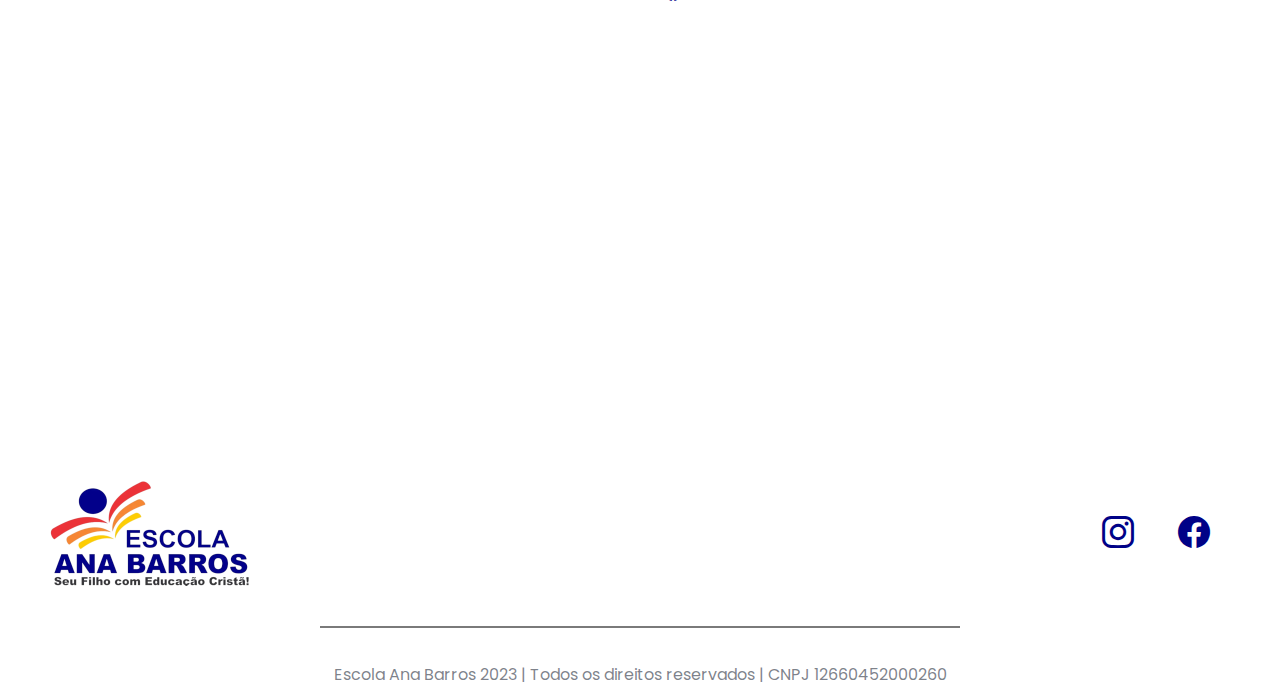
==== commit 252897f0: "Mais responsividade" ====
--- a/index.html
+++ b/index.html
@@ -10,8 +10,8 @@
     <title>Escola - Home</title> <!-- Nome da escola -->
 </head>
 <body>
+    <a id="flutuar" href="https://wa.me/558799271580" target="_blank"><img src="imagens/whatsapp-flutuante 1.png" alt="whatsapp"></a>
     <!--Cabeçalho -->
-    <a id="flutuar" href="https://wa.me/558799271580" target="_blank"><img src="imagens/whatsapp-flutuante 1.png" alt="whatsapp"></a>
     <header>
         <img src="imagens/Ana Barros200.png" alt="">
         <div class="overlay"></div>
@@ -26,16 +26,17 @@
             <a href="#depoimentos">Feedbacks</a>
             <a href="#section-localizaçao">Localização</a>
             <a href="#section-localizaçao">Contato</a>
-            <a id="whatsapp" href="https://wa.me/558799271580" target="_blank"><i class="bi bi-whatsapp"></i> Fale Conosco</a>
+            <a id="whatsapp" href="https://wa.me/558799271580" target="_blank"><i class="bi bi-whatsapp"></i>  Fale Conosco</a>
         </nav>
     </header>
     
     <!--Corpo do site-->
-
+    <!--Banner inicial-->
     <main>
         <section id="primeira-seçao">
            <img src="imagens/template inicio.png" alt="">
         </section>
+    <!--Primeira seção-->
 
         <section id="nossa-escola">
             
--- a/styles/style.css
+++ b/styles/style.css
@@ -1,5 +1,4 @@
 @import url('https://fonts.googleapis.com/css2?family=Poppins:wght@400;600;800&display=swap');
-
 
 *{
     padding: 0;
@@ -10,34 +9,25 @@
 html {
     scroll-behavior: smooth;
   }
-video{
-    width: 200px;
-    height: 300px;
-}
+
 a{
     text-decoration: none;
     color: #000287;
-}
-
-video{
-    width: 600px;
-    height: 300px;
 }
 /* Cabeçalho */
 #flutuar{
     position: fixed;
     z-index: 2;
-    right: 20px;
-    bottom: 30px;
+    right: 60px;
+    bottom: 20px;
 }
 
 header{
     width: 100%;
     display: flex;
     justify-content: space-between;
-    padding: 10px 40px 10px 20px;
-    align-items: center;
-    color: black;   
+    padding: 10px 35px 10px 20px;
+    align-items: center;  
     background-color: #fff;
    
 }
@@ -49,12 +39,17 @@
 header nav{
     display: flex;
     align-items: center;
-    gap: 32px;
-}
+    gap: 20px;
+}
+
 nav a{
-    font-size: 1.2rem;
-    text-decoration: none;
+    font-size: 1.1rem;
     font-weight: 600;
+    border-bottom: 2px solid transparent;
+}
+nav a:hover{
+    transition: 0.7s;
+    border-bottom: 2px solid #000287;
 }
 
 #whatsapp{
@@ -78,12 +73,11 @@
     background-size: cover;
     display: flex;
     gap: 40px;
-    width: 90%;
-    justify-content: center;
-    align-items: center;
-    color: black;
+    width: 98vw;
+    justify-content: center;
+    align-items: center;
     margin: 0 auto;
-    height: 100vh;
+    padding: 50px 0;
 }
 
 .container-escola{
@@ -92,8 +86,8 @@
 }
 
 .tumb{
-    width: 540px;
-    height: 380px;
+    width: 100%;
+    height: 350px;
 }
 
 #text{
@@ -141,7 +135,7 @@
 /* DIFERENCIAL */
 
 #diferenciais{
-    padding: 80px 0;
+    padding: 60px 0;
     color: #fff;
     background-color: #000287;
     display: flex;
@@ -154,7 +148,7 @@
 }
 .conteiner-diferencial{
     padding: 80px 0;
-    width: 60%;
+    width: 90%;
     display: flex;
     flex-wrap: wrap;
     gap: 40px;
@@ -190,6 +184,7 @@
     color: #000287;
     width: 50%;
     text-align: center;
+    margin-bottom: 40px;
 }
 
 #container-valores{
@@ -197,13 +192,12 @@
     gap: 10px;
     justify-content: center;
     align-items: center;
+    flex-wrap: wrap;
 }
 
 .cards-valores{
-    margin: 30px 0;
+    margin: 5px 0;
     width: 250px;
-    height: 400px;
-    border-radius: 6px;
 }
 
 .cards-valores img{
@@ -237,7 +231,7 @@
 }
 
 #container-img-declaraçao img{
-    width: 600px;
+    width: 500px;
 }
 
 
@@ -303,7 +297,7 @@
 .container-footer{
     width: 100%;
     display: flex;
-    justify-content: end;
+    justify-content: space-between;
     align-items: center;
     padding: 40px 50px;
     gap: 660px;
@@ -355,21 +349,21 @@
 
 
 
-@media screen and (max-width: 1000px) {
+@media screen and (max-width: 1150px) {
     header{
         flex-wrap: wrap;
         justify-content: center;
-        gap: 20px;
-    }
-    #fotos{
-        display: grid;
-        grid-template-columns: repeat(2, 1fr);
-    }
-    #container-escola{
+        gap: 30px;
+        padding: 10px 0;
+    }
+    nav a{
+        font-size: 1rem;
+    }
+    .container-escola{
         flex-direction: column;
     }
-    #nossa-escola{
-        flex-wrap: wrap-reverse;
+    #text{
+        width: 98%;
     }
     #nossa-escola img{
         width: 370px;
@@ -379,11 +373,27 @@
        gap: 40px;
     }
 
-}
-
-@media screen and (max-width: 825px) {
+    #nossos-valores p{
+        width: 85%;
+    }
+
+
+    .swiper {
+        width: 100%;
+        margin: 5px;
+    }
+    
+    .swiper-slide img{
+        width: 100%;
+        margin: 30px auto ;
+    }
+
+}
+
+@media screen and (max-width: 870px) {
     header{
-        justify-content: end;
+        justify-content: space-between;
+        padding: 10px;
     }
     .burger{
         z-index: 3;
@@ -413,7 +423,6 @@
         display: block;
         position: fixed;
     }
-    
     .overlay{
         position: fixed;
         z-index: 2;
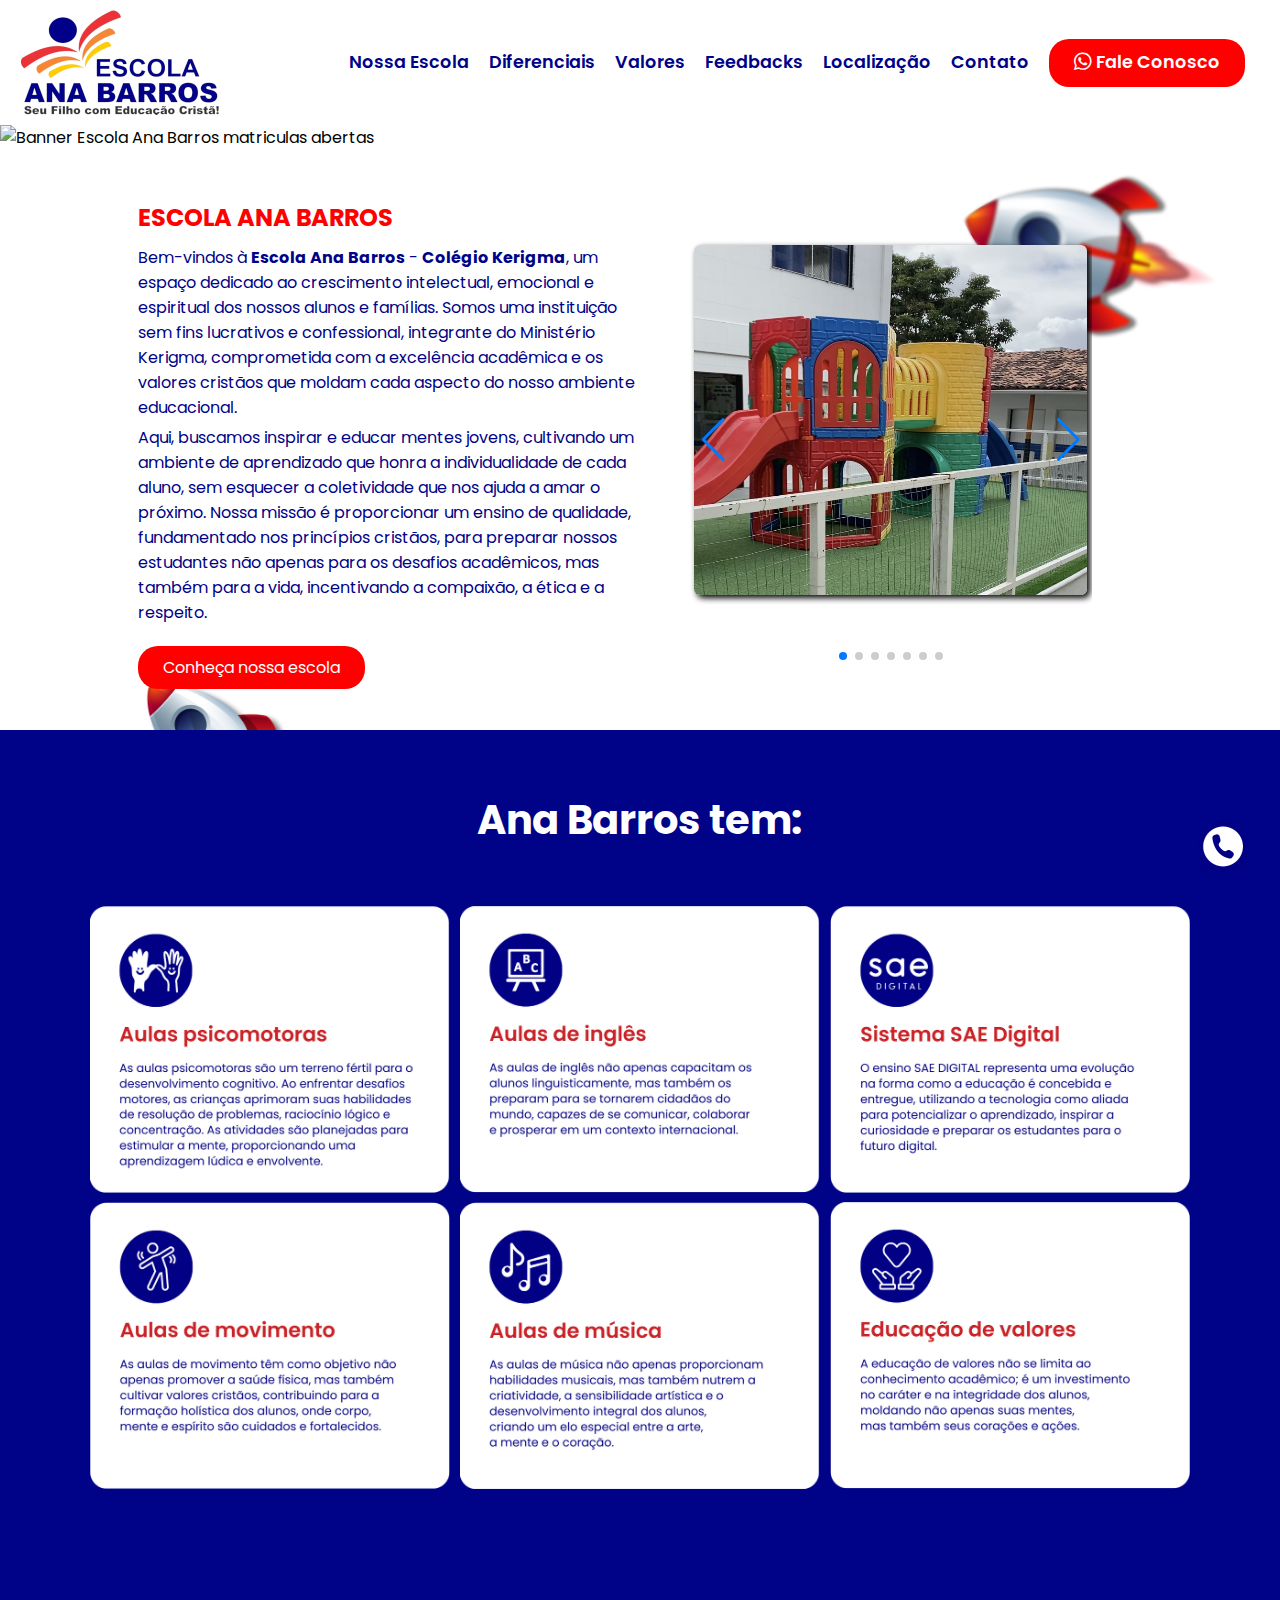
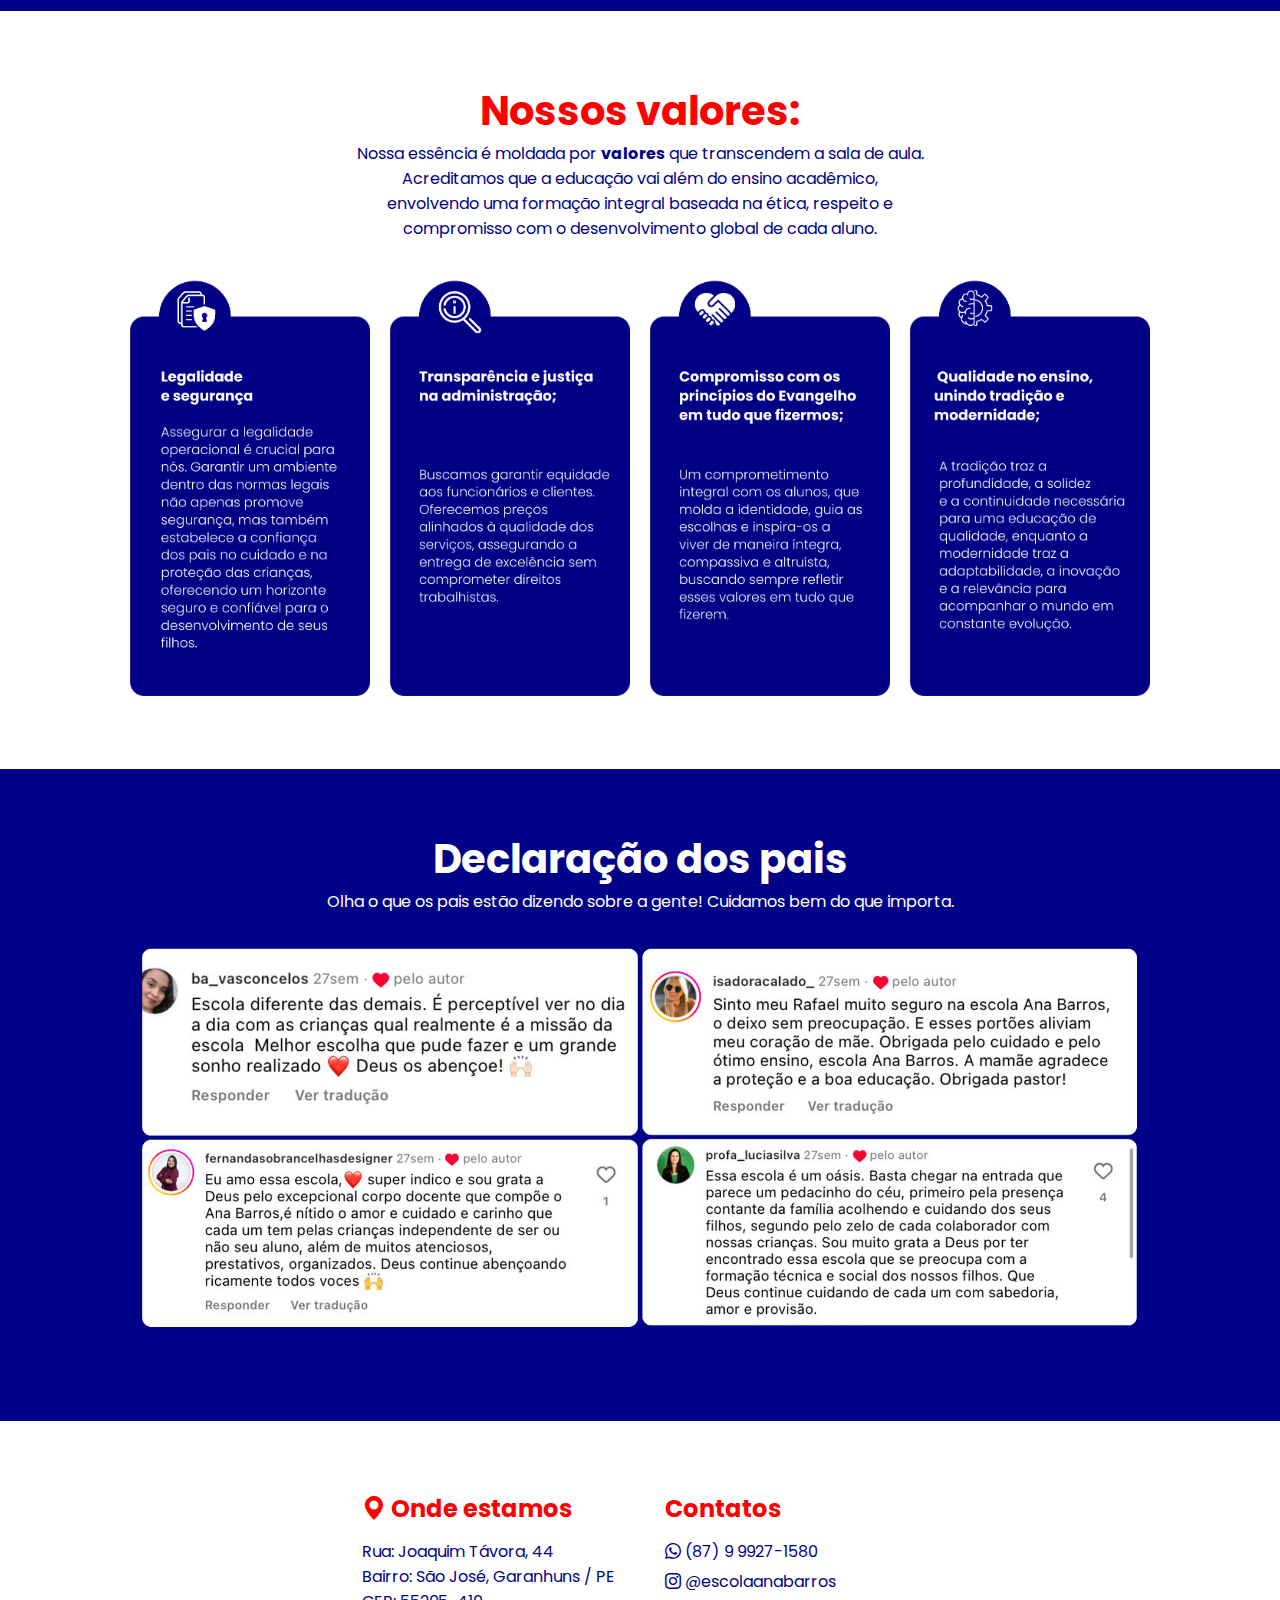
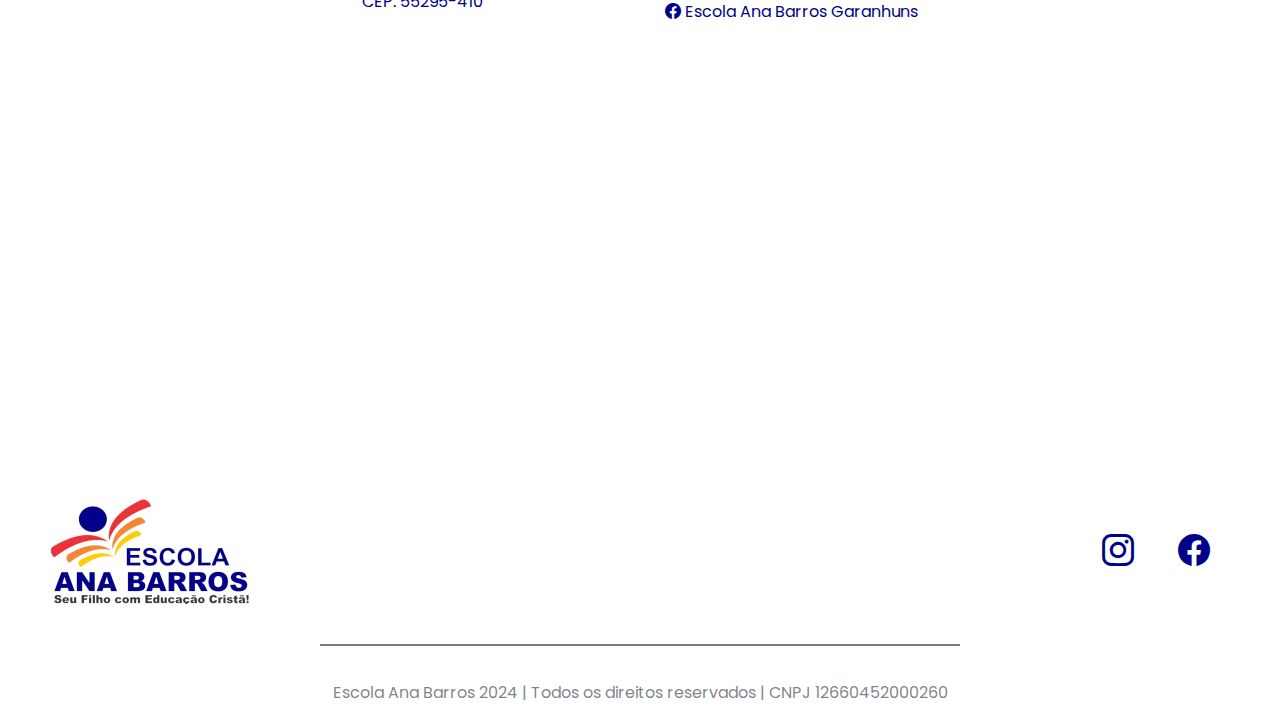
==== commit 50f8c5d5: "site responsivo" ====
--- a/index.html
+++ b/index.html
@@ -10,10 +10,10 @@
     <title>Escola - Home</title> <!-- Nome da escola -->
 </head>
 <body>
-    <a id="flutuar" href="https://wa.me/558799271580" target="_blank"><img src="imagens/whatsapp-flutuante 1.png" alt="whatsapp"></a>
+    <a id="flutuar" href="https://wa.me/558799271580" target="_blank"><img src="imagens/whatsapp-flutuante 2.png" alt="whatsapp"></a>
     <!--Cabeçalho -->
     <header>
-        <img src="imagens/Ana Barros200.png" alt="">
+        <img src="imagens/Ana Barros200.png" alt="Escola Ana Barros">
         <div class="overlay"></div>
         <button class="burger" onclick="toggleMenu()">
             <i class="bi bi-list"></i>
@@ -31,10 +31,14 @@
     </header>
     
     <!--Corpo do site-->
+
+
     <!--Banner inicial-->
+
+
     <main>
         <section id="primeira-seçao">
-           <img src="imagens/template inicio.png" alt="">
+           <img src="imagens/banner_matriculas.png" alt="Banner Escola Ana Barros matriculas abertas">
         </section>
     <!--Primeira seção-->
 
@@ -55,27 +59,27 @@
 
                 <div class="swiper">
                     <div class="swiper-wrapper">
+                        <div class="swiper-slide">
+                            <img class="tumb" src="imagens/foto-galeria4.jpeg" alt="Playground">
+                        </div>
+                        <div class="swiper-slide">                       
+                            <img class="tumb" src="imagens/foto-galeria5.jpeg" alt="Caixa de areia da escola Ana Barros">                      
+                        </div>
                         <div class="swiper-slide">                        
-                            <img class="tumb" src="imagens/WhatsApp Image4.jpeg" alt="Imagem 5">                           
+                            <img class="tumb" src="imagens/foto-galeria1.jpeg" alt="Pebolim para 30 alunos">                           
                         </div>
                         <div class="swiper-slide">                        
-                            <img class="tumb" src="imagens/WhatsApp Image5.jpeg" alt="Imagem 6">
+                            <img class="tumb" src="imagens/foto-galeria2.jpeg" alt="Imagem 6">
                         </div> 
                         <div class="swiper-slide">
-                            <img class="tumb" src="imagens/WhatsApp Image1.jpeg" alt="Imagem 1">
-                        </div>
-                        <div class="swiper-slide">
-                            <img class="tumb" src="imagens/WhatsApp Image2.jpeg" alt="Imagem 2">
+                            <img class="tumb" src="imagens/foto-galeria3.jpeg" alt="Aula de karate">
                         </div>
                         <div class="swiper-slide">    
-                            <img class="tumb" src="https://1.bp.blogspot.com/-XJ00aZUnris/XipFqAWBGfI/AAAAAAABodE/Z46GiPBOwRMyincA8Jtd8p0uKzUDB6CBACEwYBhgL/s640/escola%2B7.jpg" alt="Imagem 3">                        
-                        </div>
-                        <div class="swiper-slide">                       
-                            <img class="tumb" src="imagens/WhatsApp Image3.jpeg">                      
+                            <img class="tumb" src="https://1.bp.blogspot.com/-XJ00aZUnris/XipFqAWBGfI/AAAAAAABodE/Z46GiPBOwRMyincA8Jtd8p0uKzUDB6CBACEwYBhgL/s640/escola%2B7.jpg" alt="Sala de aula">                        
                         </div>
                         
                         <div class="swiper-slide">                        
-                            <img class="tumb" src="https://1.bp.blogspot.com/-z0YyTTwQyWQ/XipFo_W2bjI/AAAAAAABoc4/d73KIr5glRkpryxmjJ4K4TpeSzYCyecAwCEwYBhgL/s640/escola%2B4.jpg" alt="Imagem 6">
+                            <img class="tumb" src="https://1.bp.blogspot.com/-z0YyTTwQyWQ/XipFo_W2bjI/AAAAAAABoc4/d73KIr5glRkpryxmjJ4K4TpeSzYCyecAwCEwYBhgL/s640/escola%2B4.jpg" alt="Sala de aula ">
                         </div>  
                                             
                     </div>
@@ -93,12 +97,12 @@
             <h2>Ana Barros tem:</h2>
             
             <div class="conteiner-diferencial">
-                <div class="cards-diferencial"><img src="imagens/5.png" alt=""></div>
-                <div class="cards-diferencial"><img src="imagens/4.png" alt=""></div>
-                <div class="cards-diferencial"><img src="imagens/aulas de ingles.png" alt=""></div>
-                <div class="cards-diferencial"><img src="imagens/1.png" alt=""></div>
-                <div class="cards-diferencial"><img src="imagens/2.png" alt=""></div>
-                <div class="cards-diferencial"><img src="imagens/6.png" alt=""></div>
+                <div class="cards-diferencial"><img src="imagens/aulas-psicomotoras1.png" alt="Aulas psicomotoras"></div>
+                <div class="cards-diferencial"><img src="imagens/aulas-ingles1.png" alt="Aulas de Ingles"></div>
+                <div class="cards-diferencial"><img src="imagens/sistema-sae-digital1.png" alt="Sistema SAE digital"></div>
+                <div class="cards-diferencial"><img src="imagens/aulas-movimento1.png" alt="Aulas de movimento"></div>
+                <div class="cards-diferencial"><img src="imagens/aulas-musica1.png" alt="Aulas de musica"></div>
+                <div class="cards-diferencial"><img src="imagens/educaçao-valores1.png" alt="Educação de valores"></div>
             </div>
         </section>
         
@@ -120,8 +124,8 @@
                 <p>Olha o que os pais estão dizendo sobre a gente! Cuidamos bem do que importa.</p>
             </div>
             <div id="container-img-declaraçao">
-                <img src="./1.png" alt="">
-                <img src="./Aulas de movimento-5.png" alt="">
+                <img src="./imagens/depoimento1.png" alt="depoimento dos pais">
+                <img src="./imagens/depoimento2.png" alt="depoimento dos pais">
                 
             </div>
             
@@ -169,7 +173,7 @@
             </div>
         </div>
         <div id="linha-footer"></div>
-        <p>Escola Ana Barros 2023 | Todos os direitos reservados | CNPJ 12660452000260  </p>
+        <p>Escola Ana Barros 2024 | Todos os direitos reservados | CNPJ 12660452000260  </p>
         
     </footer>
 
--- a/styles/style.css
+++ b/styles/style.css
@@ -18,7 +18,7 @@
 #flutuar{
     position: fixed;
     z-index: 2;
-    right: 60px;
+    right: 30px;
     bottom: 20px;
 }
 
@@ -151,7 +151,7 @@
     width: 90%;
     display: flex;
     flex-wrap: wrap;
-    gap: 40px;
+    gap: 50px 70px;
     justify-content: center;
     align-items: center;
 }
@@ -161,7 +161,7 @@
 }
 
 .cards-diferencial img{
-    scale: 1.3;
+    scale:1.2;
     width: 100%;
 }
 
@@ -228,6 +228,7 @@
     flex-wrap: wrap;
     align-items: center;
     justify-content: center;
+    margin: 32px 0;
 }
 
 #container-img-declaraçao img{
@@ -255,8 +256,8 @@
     flex-wrap: wrap;
     align-items: start;
     justify-content: center;
-    max-width: 700px;
-    min-width: 400px;
+    max-width: 100%;
+    
     gap: 50px;
     margin: 30px;
 }
@@ -301,14 +302,6 @@
     align-items: center;
     padding: 40px 50px;
     gap: 660px;
-}
-.container-footer nav a{
-    border-bottom: 1px solid transparent;
-    
-}
-.container-footer nav a:hover{
-    border-bottom: 1px solid black;
-    transition: 0.8s;
 }
 
 .rede-social{
@@ -339,8 +332,6 @@
     background:#3b5998;
     color: #fff;
 }
-
-
 
 footer p{
     padding: 10px;
@@ -471,17 +462,8 @@
         text-decoration: none;
     }
 
-    #fotos{
-        display: flex;
-        width: 100vw;
-        overflow-x: scroll;
-        scrollbar-width: none;
-    }
-
-    .thumbnail{
-        width: 80%;
-        height: auto;
-    }
-
+    #container-img-declaraçao img{
+        width: 90vw;
+    }
     
 }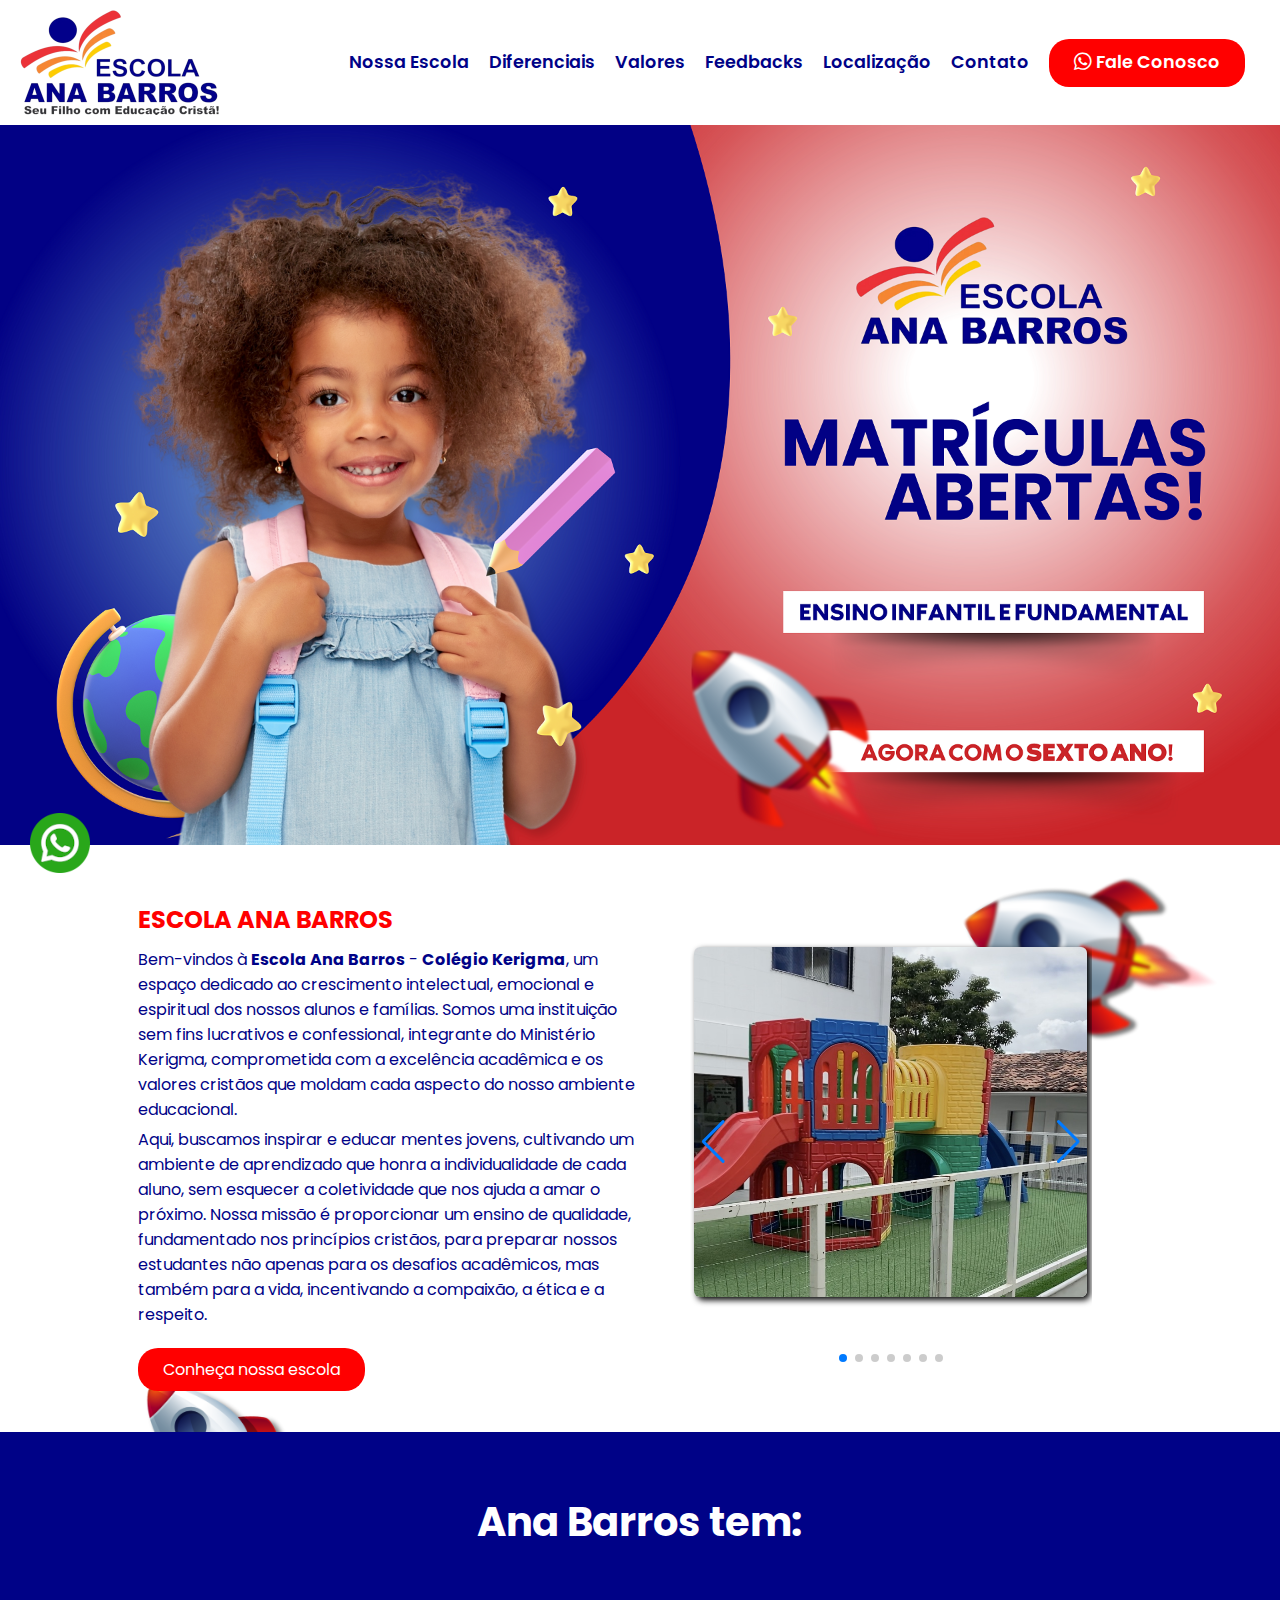
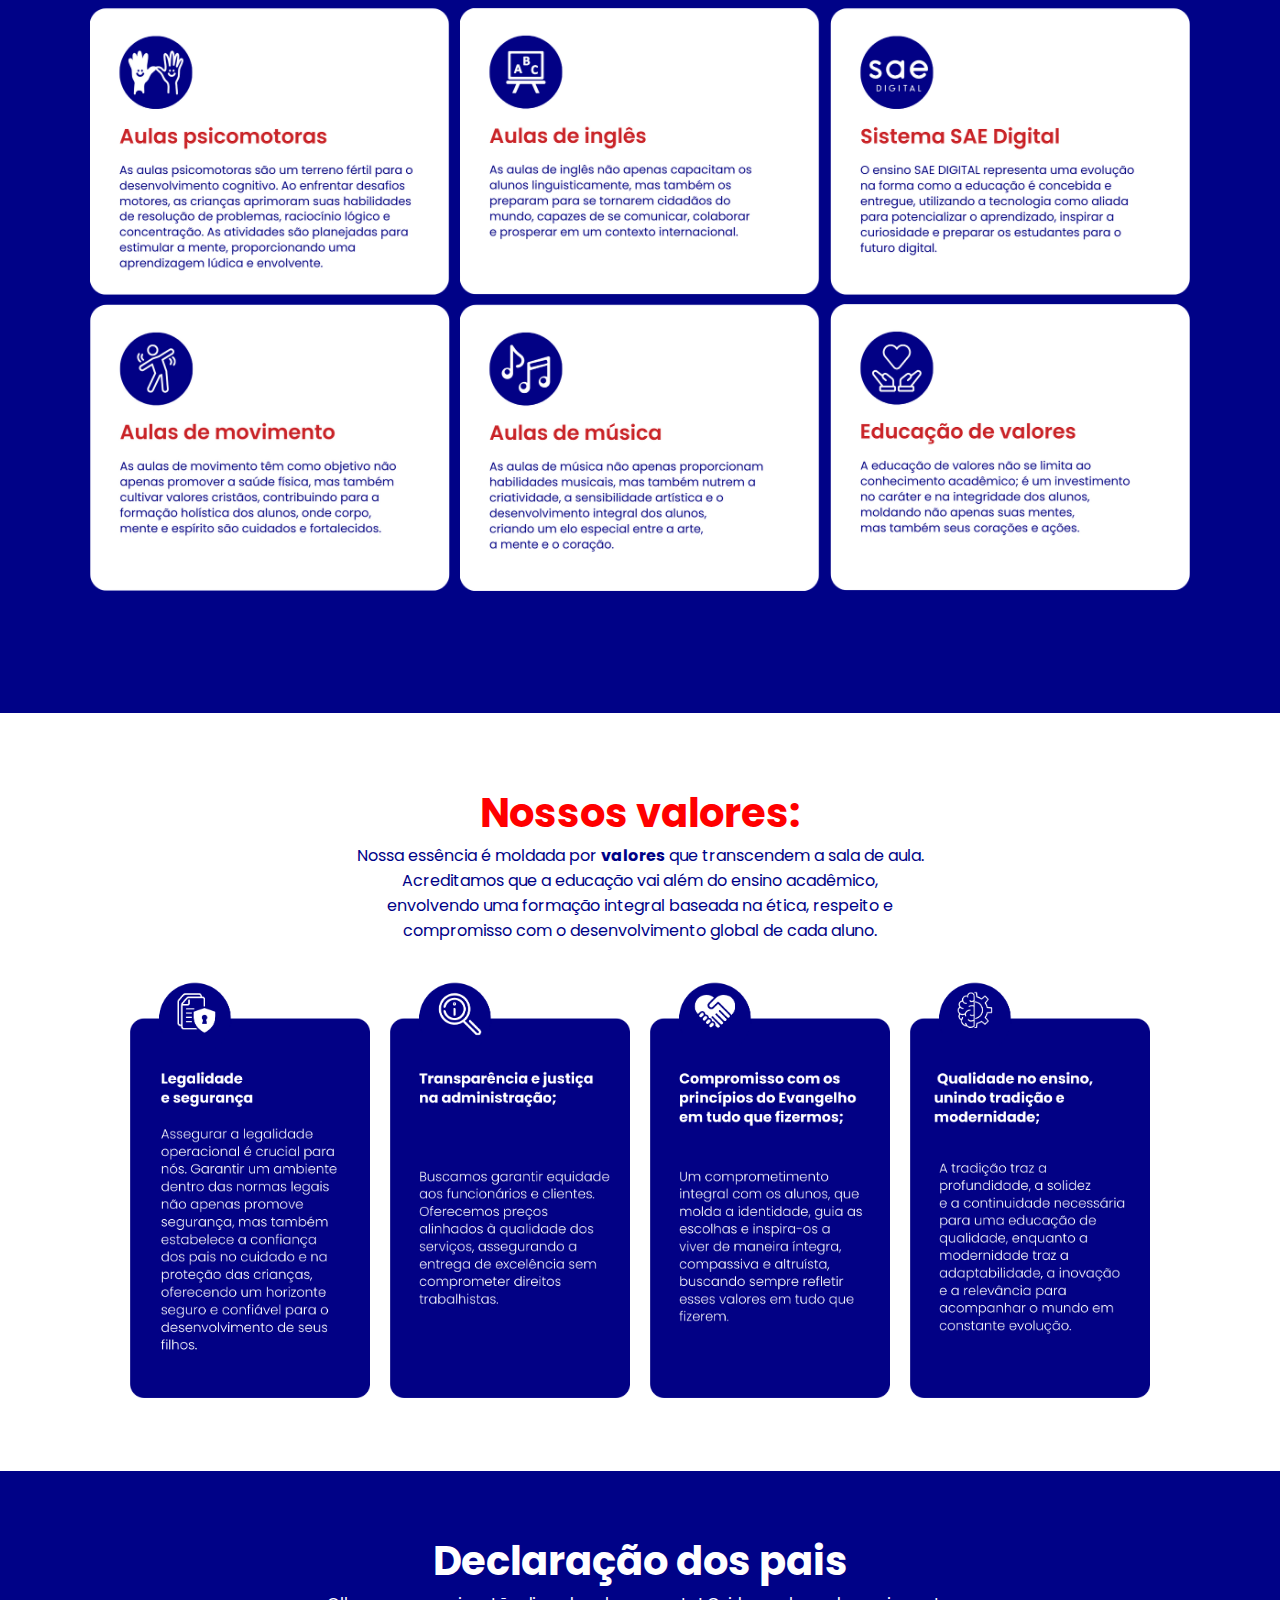
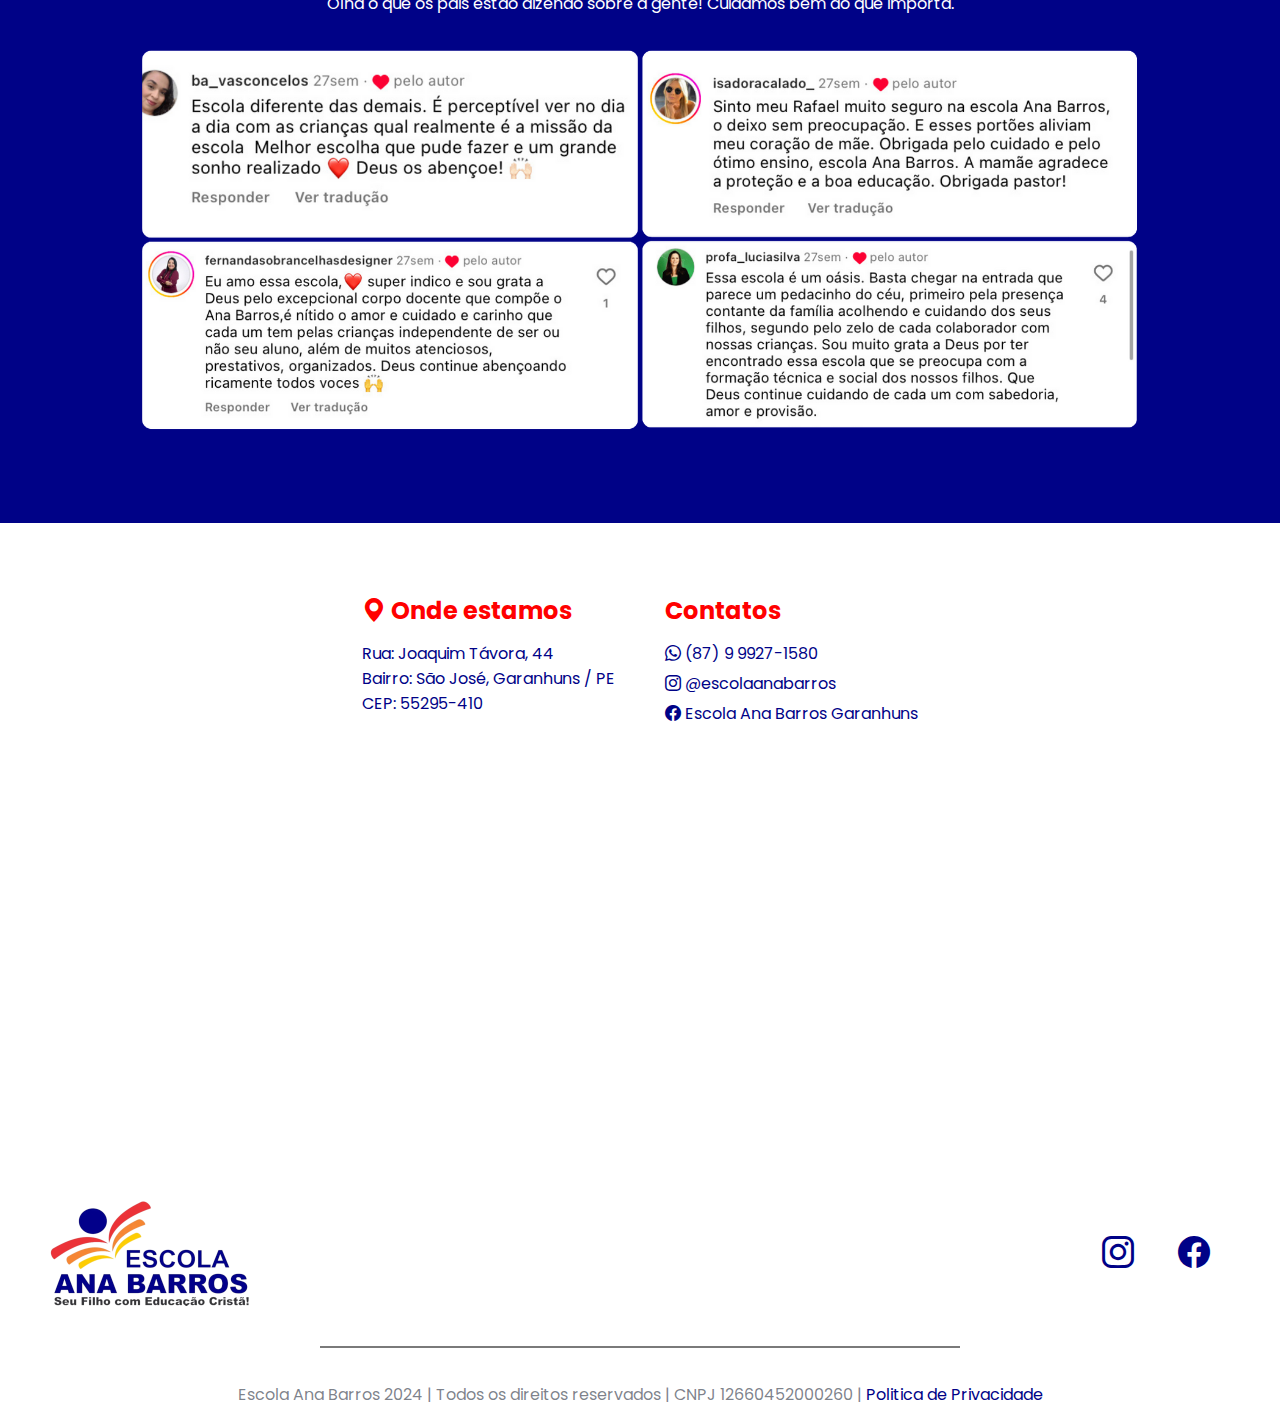
==== commit 86f0e205: "Quase pronto" ====
--- a/index.html
+++ b/index.html
@@ -7,10 +7,10 @@
     <link rel="stylesheet" href="styles/style.css">
     <link rel="stylesheet" href="https://cdn.jsdelivr.net/npm/bootstrap-icons@1.11.2/font/bootstrap-icons.min.css">
     <link rel="stylesheet" href="https://cdn.jsdelivr.net/npm/swiper@11/swiper-bundle.min.css" />
-    <title>Escola - Home</title> <!-- Nome da escola -->
+    <title>Escola Ana Barros - Home</title> <!-- Nome da escola -->
 </head>
 <body>
-    <a id="flutuar" href="https://wa.me/558799271580" target="_blank"><img src="imagens/whatsapp-flutuante 2.png" alt="whatsapp"></a>
+    <a id="flutuar" href="https://wa.me/558799271580" target="_blank"><img src="imagens/whatsapp-flutuante4.png" alt="whatsapp"></a>
     <!--Cabeçalho -->
     <header>
         <img src="imagens/Ana Barros200.png" alt="Escola Ana Barros">
@@ -38,7 +38,7 @@
 
     <main>
         <section id="primeira-seçao">
-           <img src="imagens/banner_matriculas.png" alt="Banner Escola Ana Barros matriculas abertas">
+           <img src="imagens/banner_matriculas1.png" alt="Banner Escola Ana Barros matriculas abertas">
         </section>
     <!--Primeira seção-->
 
@@ -173,38 +173,13 @@
             </div>
         </div>
         <div id="linha-footer"></div>
-        <p>Escola Ana Barros 2024 | Todos os direitos reservados | CNPJ 12660452000260  </p>
+        <p>Escola Ana Barros 2024 | Todos os direitos reservados | CNPJ 12660452000260 | <a href="./politica-de-privacidade.html">Politica de Privacidade</a></p>
         
     </footer>
 
 
 
     <script src="https://cdn.jsdelivr.net/npm/swiper@11/swiper-bundle.min.js"></script>
-    <script type="text/javascript">
-        //Menu Hamburguer
-        const toggleMenu=()=>
-            document.body.classList.toggle("open")
-
-       //Carrosel
-       const swiper = new Swiper('.swiper', {
-        cssMode: true,
-        direction: 'horizontal',
-        loop: true,
-  
-    // If we need pagination
-    pagination: {
-      el: '.swiper-pagination',
-    },
-  
-    // Navigation arrows
-    navigation: {
-      nextEl: '.swiper-button-next',
-      prevEl: '.swiper-button-prev',
-    },
-
-    keyboard: true,
-  });
-                
-    </script>
+    <script src="script/script.js" ></script>
 </body>
 </html>
--- a/styles/style.css
+++ b/styles/style.css
@@ -18,7 +18,7 @@
 #flutuar{
     position: fixed;
     z-index: 2;
-    right: 30px;
+    left: 30px;
     bottom: 20px;
 }
 
@@ -317,10 +317,7 @@
     padding: 13px 20px;
     border-radius: 80px;
 }
-.rede-social .bi-instagram:hover{
-    background:linear-gradient(45deg, #405de6, #5851db, #833ab4, #c13584, #e1306c, #fd1d1d);
-    color: #fff;
-}
+
 
 .rede-social .bi-facebook{
     color: #000287;
@@ -328,16 +325,25 @@
     padding: 13px 20px;
     border-radius: 80px;
 }
-.rede-social .bi-facebook:hover{
-    background:#3b5998;
-    color: #fff;
-}
+
 
 footer p{
     padding: 10px;
     color: #272e3c9a;
 }
 
+@media screen and (min-width: 1150px){
+    .rede-social .bi-facebook:hover{
+        background:#3b5998;
+        color: #fff;
+    }
+
+    .rede-social .bi-instagram:hover{
+        background:linear-gradient(45deg, #405de6, #5851db, #833ab4, #c13584, #e1306c, #fd1d1d);
+        color: #fff;
+    }
+
+}
 
 
 @media screen and (max-width: 1150px) {
@@ -390,7 +396,7 @@
         z-index: 3;
         position: relative;
         top: 0;
-        right: 40px;
+        right: 0;
         display: grid;
         place-items: center;
         padding: 0;
@@ -465,5 +471,14 @@
     #container-img-declaraçao img{
         width: 90vw;
     }
+
+    #nossos-valores h2{
+        font-size: 32px;
+        padding-bottom: 20px;
+    }
+    #depoimentos h2{
+        font-size: 27px;
+        padding-bottom: 20px;
+    }
     
 }